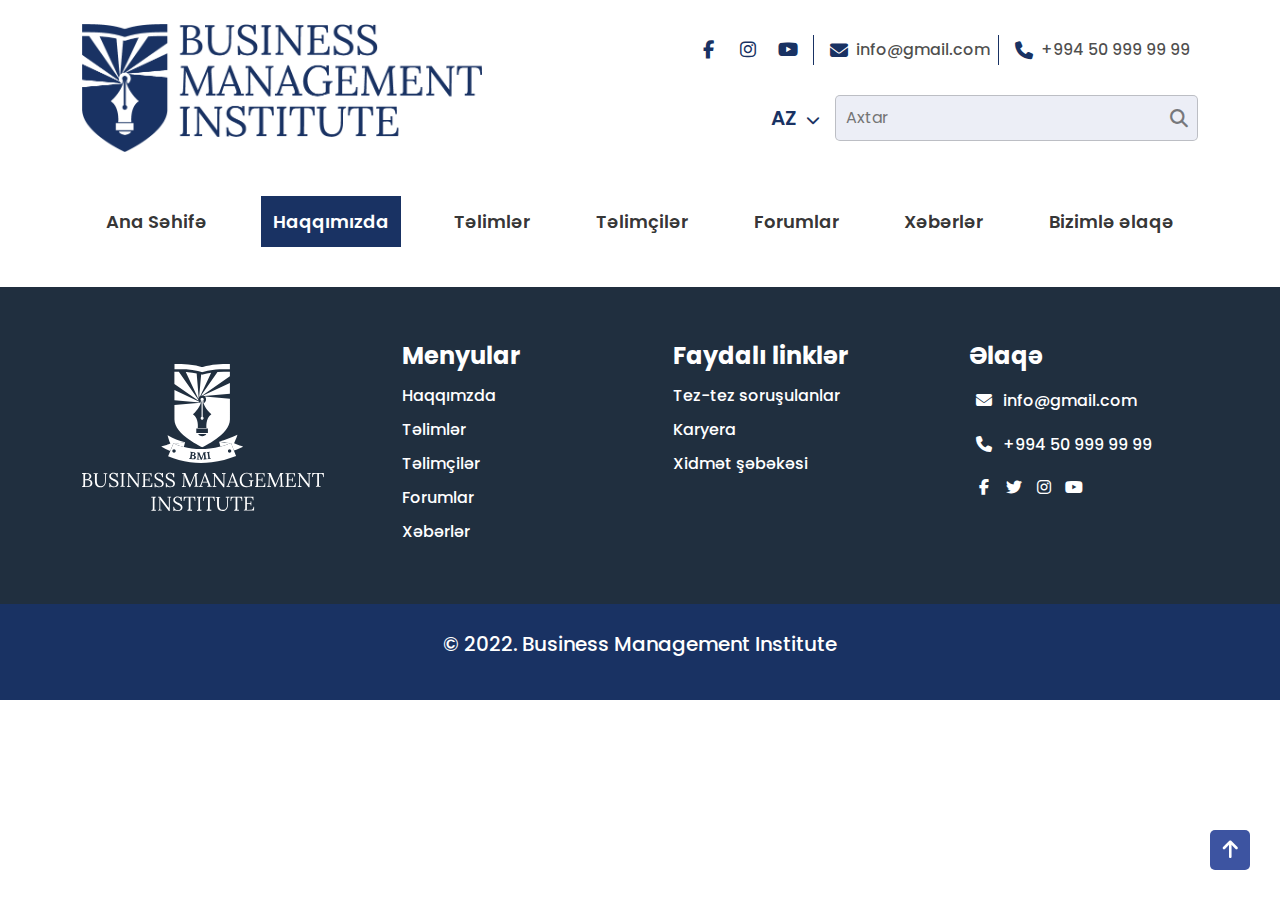
==== about.html @ 2cb2b729 "links-wrapper changed" ====
<!DOCTYPE html>
<html lang="en">

<head>
    <meta charset="UTF-8">
    <meta name="viewport" content="width=device-width, initial-scale=1.0">
    <title>BMI</title>
    <link rel="shortcut icon" href="./bmi-image/logo/2x/iconbig.png">
    <link rel="stylesheet" href="https://cdnjs.cloudflare.com/ajax/libs/font-awesome/6.4.0/css/all.min.css">
    <link href="https://cdn.jsdelivr.net/npm/bootstrap@5.3.0/dist/css/bootstrap.min.css" rel="stylesheet">
    <link rel="stylesheet" href="https://cdn.jsdelivr.net/npm/swiper@10/swiper-bundle.min.css" />
    <link rel="stylesheet" href="https://cdn.jsdelivr.net/npm/@fancyapps/ui@5.0/dist/fancybox/fancybox.css" />
    <link rel="stylesheet" href="project.css">

</head>

<body>
    <button class="page-scroll-button">
        <i class="fa-solid fa-arrow-up"></i>
    </button>

    <header>
        <div class="general-header">
            <div class="container">
                <div class="top-navbar">
                    <div class="top-navbar-left">
                        <a class="header-logo">
                            <img src="./bmi-image/logo/2x/verticalbig.png" alt="">
                        </a>
                    </div>
                    <div class="top-navbar-right d-none d-lg-flex">
                        <div class="icons-navbar">
                            <div class="social-icons">
                                <a href="">
                                    <i class="fa-brands fa-facebook-f"></i>
                                </a>

                                <a href="">
                                    <i class="fa-brands fa-instagram"></i>
                                </a>

                                <a href="">
                                    <i class="fa-brands fa-youtube"></i>
                                </a>
                            </div>

                            <div class="contact">
                                <a href="">
                                    <span>
                                        <i class="fa-solid fa-envelope"></i>
                                    </span>
                                    <span>info@gmail.com</span>
                                </a>
                            </div>

                            <div class="contact">
                                <a href="">
                                    <span> <i class="fa-solid fa-phone"></i>
                                    </span>

                                    <span>
                                        +994 50 999 99 99
                                    </span>
                                </a>
                            </div>
                        </div>

                        <div class="search-bottom">
                            <div class="lang-dropdown">
                                <div class="dropdown">
                                    <button class="dropdown-button" type="button" data-bs-toggle="dropdown">
                                        <span>AZ</span>
                                        <i class="fa-solid fa-chevron-down"> </i>
                                    </button>

                                    <ul class="dropdown-menu">
                                        <a class="dropdown-item" href="/">EN</a>
                                        <a class="dropdown-item" href="/">RU</a>
                                    </ul>
                                </div>
                            </div>


                            <div class="search-box">
                                <form action="/">
                                    <input type="text" placeholder="Axtar">
                                    <button>
                                        <i class="fa-solid fa-magnifying-glass"></i>
                                    </button>
                                </form>
                            </div>

                        </div>
                    </div>

                    <div class="mobile-right d-lg-none">
                        <button class="search-button d-lg-none" type="button" data-bs-toggle="offcanvas"
                            data-bs-target="#offcanvasTop"> <i class="fa-solid fa-magnifying-glass"></i>

                        </button>

                        <button class="menu-button d-lg-none" type="button" data-bs-toggle="offcanvas"
                            data-bs-target="#offcanvasRight"> <i class="fa-solid fa-bars"></i>
                        </button>
                    </div>

                </div>

                <div class="bottom-navbar d-none d-lg-flex">
                    <div class="container">
                        <div class="inner d-flex">
                            <div class="links-wrapper">
                                <a href="">Ana Səhifə</a>
                                <a class="active" href="">Haqqımızda</a>
                                <a href="">Təlimlər</a>
                                <a href="">Təlimçilər</a>
                                <a href="">Forumlar</a>
                                <a href="">Xəbərlər</a>
                                <a href="">Bizimlə əlaqə</a>
                            </div>
                        </div>
                    </div>
                </div>
            </div>
        </div>

        <div class="offcanvas offcanvas-end" tabindex="-1" id="offcanvasRight" aria-labelledby="offcanvasRightLabel">
            <div class="offcanvas-header">
                <a class="header-logo" href="">
                    <img src="./bmi-image/logo/white-logo/vertical.svg" alt="">
                </a>

                <button type="button" class="close-button" data-bs-dismiss="offcanvas">
                    <i class="fa-solid fa-xmark"></i>
                </button>
            </div>
            <div class="offcanvas-body">
                <div class="links-wrapper">
                    <a  href="">Ana Səhifə</a>
                    <a class="active" href="">Haqqımızda</a>
                    <a href="">Təlimlər</a>
                    <a href="">Təlimçilər</a>
                    <a href="">Forumlar</a>
                    <a href="">Xəbərlər</a>
                    <a href="">Bizimlə əlaqə</a>


                    <a class="collapsed" data-bs-toggle="collapse" href="#collapseExample" role="button"
                        aria-expanded="false">
                        AZ
                    </a>

                    <div class="collapse" id="collapseExample">
                        <div class="links-wrapper">
                            <a href="">EN</a>
                            <a href="">RU</a>
                        </div>
                    </div>
                </div>

                <div class="icons-wrapper">
                    <div class="contact-icons">
                        <a href="">
                            <span>
                                <i class="fa-solid fa-envelope"></i>
                            </span>
                            <span>
                                info@gmail.com
                            </span>
                        </a>

                        <a href="">
                            <span>
                                <i class="fa-solid fa-phone"></i>
                            </span>
                            <span>
                                +994 50 999 99 99
                            </span>
                        </a>
                    </div>

                    <div class="social-icons">
                        <a href="">
                            <i class="fa-brands fa-facebook-f"></i>
                        </a>

                        <a href="">
                            <i class="fa-brands fa-instagram"></i>
                        </a>

                        <a href="">
                            <i class="fa-brands fa-youtube"></i>
                        </a>
                    </div>
                </div>



            </div>
        </div>

        <div class="offcanvas offcanvas-top" tabindex="-1" id="offcanvasTop" aria-labelledby="offcanvasTopLabel">
            <div class="offcanvas-body">
                <div class="container">
                    <div class="row">
                        <div class="col-10">
                            <div class="search-input">
                                <input type="text" class="form-control" placeholder="Axtar">
                                <button><i class="fa-solid fa-magnifying-glass"></i></button>
                            </div>

                        </div>

                        <div class="col-2">
                            <button type="button" class="close-button" data-bs-dismiss="offcanvas">
                                <i class="fa-solid fa-xmark"></i>
                            </button>
                        </div>
                    </div>
                </div>
            </div>
        </div>
    </header>


    <footer>
        <div class="container">
            <div class="footer-top d-flex flex-column align-items-center flex-lg-row">
                <div class="footer-logo">
                    <a href="">
                        <img class="w-100" src="./bmi-image/logo/white-logo/text icon.svg" alt="">
                    </a>
                </div>

                <div class="row w-100">
                    <div class="col-12 col-md-4 d-flex justify-content-center">
                        <div class="footer-links d-flex flex-column align-items-center align-items-md-start">
                            <h4>Menyular</h4>
                            <a href="">Haqqımzda</a>
                            <a href="">Təlimlər</a>
                            <a href="">Təlimçilər</a>
                            <a href="">Forumlar</a>
                            <a href="">Xəbərlər</a>
                        </div>
                    </div>

                    <div class="col-12 col-md-4 d-flex justify-content-center">
                        <div class="footer-links d-flex flex-column align-items-center align-items-md-start">
                            <h4>Faydalı linklər</h4>
                            <a href="">Tez-tez soruşulanlar</a>
                            <a href="">Karyera</a>
                            <a href="">Xidmət şəbəkəsi</a>
                        </div>
                    </div>


                    <div class="col-12 col-md-4 d-flex justify-content-center">
                        <div class="footer-links d-flex flex-column align-items-center align-items-md-start">
                            <h4>Əlaqə</h4>
                            <div class="contact">
                                <a href="">
                                    <span>
                                        <i class="fa-solid fa-envelope"></i>
                                    </span>

                                    <span>info@gmail.com</span>
                                </a>
                            </div>

                            <div class="contact">
                                <a href="">
                                    <span>
                                        <i class="fa-solid fa-phone"></i>
                                    </span>

                                    <span>+994 50 999 99 99</span>
                                </a>
                            </div>

                            <div class="social-icons">
                                <a href="">
                                    <i class="fa-brands fa-facebook-f"></i>
                                </a>
                                <a href=""><i class="fa-brands fa-twitter"></i></a>
                                <a href=""><i class="fa-brands fa-instagram"></i></a>
                                <a href=""><i class="fa-brands fa-youtube"></i></a>
                            </div>
                        </div>
                    </div>
                </div>
            </div>
        </div>

        <div class="footer-bottom">
            <p>© 2022. Business Management Institute</p>
        </div>
    </footer>


    <script src="https://cdn.jsdelivr.net/npm/bootstrap@5.3.0/dist/js/bootstrap.bundle.min.js"></script>
    <script src="https://cdn.jsdelivr.net/npm/@fancyapps/ui@5.0/dist/fancybox/fancybox.umd.js"></script>
    <script src="https://cdn.jsdelivr.net/npm/swiper@10/swiper-bundle.min.js"></script>
    <script src="project.js"></script>
    <script src="swiper.js"></script>
</body>

</html>
---- project.css ----
@import url('https://fonts.googleapis.com/css2?family=Poppins:ital,wght@0,100;0,200;0,300;0,400;0,500;0,600;0,700;0,800;0,900;1,100;1,200;1,300;1,400;1,500;1,600;1,700;1,800;1,900&display=swap');

* {
    margin: 0;
    padding: 0;
    box-sizing: border-box;
}

a {
    text-decoration: none;
    transition: all 0.3s;
}

button {
    border: 0;
    outline: 0;
    background-color: transparent;
    transition: all 0.3s;
}

body {
    font-family: 'Poppins', sans-serif;
}

::-webkit-scrollbar {
    width: 5px;
}

/* Track */
::-webkit-scrollbar-track {
    background: #3D54A1;
}

/* Handle */
::-webkit-scrollbar-thumb {
    background: #193263;
    scroll-behavior: smooth;
}

.page-scroll-button{
    position: fixed;
    bottom: 0;
    right: 0;
    margin: 30px;
    width: 40px;
    height: 40px;
    display: flex;
    align-items: center;
    justify-content: center;
    background-color: #3D54A1;
    color: #fff;
    box-shadow: 0 0 10px #fff;
    border-radius: 5px;
    font-size: 20px;
    z-index: 999;
}

header {
    width: 100%;
    padding: 10px 0;
}

header .general-header {
    width: 100%;
    background-color: #fff;
}

header .general-header .top-navbar {
    width: 100%;
    display: flex;
    align-items: center;
    justify-content: space-between;
    padding: 10px 0;
}



header .top-navbar .header-logo {
    padding-right: 25px;
    display: flex;
    align-items: center;
    justify-content: center;
}

@media only screen and (max-width:992px) {
    header .top-navbar .header-logo {
        max-width: 180px;
    }

}

header .top-navbar .header-logo img {
    width: 100%;
    object-fit: contain;
    max-width: 400px;
}

header .top-navbar .top-navbar-right {
    display: flex;
    align-items: flex-end;
    justify-content: center;
    flex-direction: column;
}

header .top-navbar-right .icons-navbar {
    display: flex;
    align-items: center;
    justify-content: space-between;
    padding: 15px 0;
}

 .social-icons {
    display: flex;
    align-items: center;
    justify-content: center;
}

header .icons-navbar .social-icons {
    border-right: 1px solid #193263;
}

header .icons-navbar .social-icons a {
    color: #193263;
    width: 30px;
    height: 30px;
    display: flex;
    align-items: center;
    justify-content: center;
    border-radius: 5px;
    font-size: 18px;
    margin-right: 10px;
}

header .icons-navbar .contact {
    border-right: 1px solid #193263;
    align-self: stretch;
    padding: 0 8px;
    display: flex;
    justify-content: center;
    align-items: center;
}

header .icons-navbar .contact a {
    display: flex;
    align-items: center;
    justify-content: flex-start;
}

header .icons-navbar .contact a span:first-child {
    font-size: 18px;
    color: #193263;
    padding: 0 8px;
}

header .icons-navbar .contact a span:last-child {
    font-weight: 500;
    color: rgba(0, 0, 0, 0.7);
}

header .icons-navbar .contact:last-child {
    border-right: none;
}

header .top-navbar-right .search-bottom {
    display: flex;
    align-items: center;
    justify-content: flex-end;
    padding: 15px 0;
}

header .top-navbar-right .search-bottom .lang-dropdown {
    margin-right: 15px;
}

header .search-bottom .lang-dropdown .dropdown {
    position: relative;
}

header .search-bottom .dropdown-button span {
    padding: 0 5px;
    color: #193263;
    font-size: 20px;
    font-weight: 600;

}

header .search-bottom .dropdown-button i {
    font-size: 14px;
    color: #193263;
}

header .search-bottom .dropdown-menu {
    padding: 5px;
    min-width: auto;
}

header .search-bottom .dropdown-menu .dropdown-item {
    font-size: 18px;
    font-weight: 600;
    color: #193263;
    width: 100%;
    display: flex;
    justify-content: center;
    align-items: center;
    padding: 5px 15px;
}

header .search-bottom .dropdown-menu .dropdown-item:hover {
    color: #fff;
    background-color: #193263;
    transition: all .3s;
}

header .search-bottom .search-box {
    position: relative;
    min-width: 300px;
}

header .search-bottom .search-box input {
    width: 100%;
    background-color: #ECEEF6;
    border: 1px solid rgba(0, 0, 0, 0.2);
    padding: 10px;
    border-radius: 5px;
    outline: none;
    padding-right: 35px;
}

header .search-bottom .search-box button {
    position: absolute;
    top: 50%;
    transform: translateY(-50%);
    right: 0;
    margin-right: 10px;
    font-size: 18px;
    color: rgba(0, 0, 0, 0.5);
}

header .bottom-navbar {
    width: 100%;
    padding: 30px 0;
    background-color: #fff;
}

header .bottom-navbar .links-wrapper {
    width: 100%;
    display: flex;
    justify-content: space-between;
    align-items: center;
}

header .bottom-navbar .links-wrapper a {
    text-align: center;
    padding: 12px;
    font-weight: 600;
    font-size: 18px;
    color: rgba(0, 0, 0, 0.8);
}

header .bottom-navbar .links-wrapper a:hover {
    color: #fff;
    background-color: #193263;
}

header .bottom-navbar .links-wrapper a.active {
    color: #fff;
    background-color: #193263;

}


header .menu-button {
    font-size: 20px;
    color: #193263;
}

header .close-button {
    width: 35px;
    height: 35px;
    border: 2px solid #193263;
    border-radius: 50%;
    border-color: #fff;
    display: flex;
    align-items: center;
    justify-content: center;
}

header .close-button i {
    font-size: 24px;
    color: #fff;
}

header .offcanvas-header .header-logo {
    display: flex;
    align-items: center;
    justify-content: center;
    padding-right: 25px;
}

header .offcanvas-end {
    background-color: #193263;
}

header .offcanvas-header .header-logo img {
    max-width: 200px;
    width: 100%;
    object-fit: contain;
}

header .offcanvas-body .links-wrapper {
    display: flex;
    flex-direction: column;
    justify-content: center;
    align-items: flex-start;
    padding: 10px 0;
}

header .offcanvas-body .links-wrapper a.active {
    color: #193263;
    background-color: #fff;
}

header .offcanvas-body .links-wrapper a {
    font-size: 18px;
    font-weight: 500;
    padding: 8px 15px;
    margin: 3px 0;
    min-width: 180px;
    color: #fff;

}

header .offcanvas-body .links-wrapper a:hover {
    color: #193263;
    background-color: #fff;
}

header .offcanvas-body .icons-wrapper {
    display: flex;
    align-items: flex-start;
    justify-content: center;
    flex-direction: column;
    width: 100%;
}

header .offcanvas-body .icons-wrapper .contact-icons {
    display: flex;
    align-items: flex-start;
    justify-content: center;
    flex-direction: column;

}

header .offcanvas-body .icons-wrapper .contact-icons a {
    display: flex;
    align-items: center;
    justify-content: flex-start;
    margin-bottom: 20px;
}

header .offcanvas-body .contact-icons a span:first-child {
    width: 40px;
    height: 40px;
    border-radius: 50%;
    display: flex;
    justify-content: center;
    align-items: center;
    background-color: #fff;
    color: #193263;
    font-size: 20px;
    margin-right: 10px;
}

header .offcanvas-body .contact-icons a span:last-child {
    color: #fff;
    font-weight: 600;

}

header .offcanvas-body .social-icons {
    display: flex;
    align-items: center;
    justify-content: center;
    margin: 10px 0;
}

header .offcanvas-body .social-icons a {
    color: #fff;
    font-size: 20px;
    width: 30px;
    height: 30px;
    display: flex;
    align-items: center;
    justify-content: center;
    border-radius: 5px;
    margin-right: 10px;
}

header .search-button {
    font-size: 20px;
    color: #193263;
    margin-right: 10px;
}

header .offcanvas-top {
    background-color: #fff;
}

header .offcanvas-top .container {
    width: 100%;
    height: 100%;
    display: flex;
    justify-content: center;
    align-items: center;
    padding: 15px;
}

header .offcanvas-top .row {
    width: 100%;
}

header .offcanvas-top .col-10 {
    display: flex;
    align-items: center;
    justify-content: center;
}

header .offcanvas-top .col-10 .search-input {
    position: relative;
    width: 100%;
    border-radius: 10px;
    display: flex;
    justify-content: center;
    align-items: center;
}

header .offcanvas-top .search-input input {
    padding: 12px 15px;
    padding-right: 45px;
    width: 100%;
}

header .offcanvas-top .search-input .form-control {
    caret-color: #193263;
    color: #202f3f;
    font-weight: 500;
    display: block;
    font-size: 16px;
    line-height: 1.5;
    background-color: #fff;
    border: 1px solid #ced4da;
    border-radius: 0.375rem;
    color: #3D54A1;

}

header .offcanvas-top .form-control::placeholder {
    color: #193263;
    font-weight: bolder;
}

header .offcanvas-top .search-input button {
    position: absolute;
    top: 50%;
    right: 0;
    transform: translateY(-50%);
    margin: 0 10px;
}

header .offcanvas-top .search-input button i {
    font-size: 20px;
    color: #193263;
}

header .offcanvas-top .col-2 {
    display: flex;
    justify-content: flex-end;
    align-items: center;
    padding: 0;
}

header .offcanvas-top .close-button {
    width: 35px;
    height: 35px;
    border: 2px solid #193263;
    border-radius: 50%;
}

header .offcanvas-top .close-button i {
    font-size: 20px;
    color: #193263;
}

header .offcanvas-top .search-input input:focus {
    border-color: #193263;
    box-shadow: 0 0 5px #b5bddb;


}

.swiper {
    width: 100%;
}

.swiper-slide {
    display: flex;
    align-items: center;
    justify-content: center;
}

section {
    width: 100%;
    margin-bottom: 40px;
}

section.banner {
    position: relative;
    min-height: 70vh;
}

section.banner .banner-swiper {
    position: absolute;
    width: 100%;
    height: 100%;
    top: 0;
    left: 0;
    z-index: -1;
}

section.banner .swiper-slide img {
    width: 100%;
    height: 100%;
    object-fit: cover;
}


section.banner .content {
    display: flex;
    align-items: center;
    justify-content: center;
    width: 100%;
    height: 100%;
    background-color: rgba(0, 0, 0, 0.5);
    position: absolute;
    top: 0;
    left: 0;


}

@media only screen and (min-width:768px) {
    section.banner .content {
        padding: 100px 0;
    }

}

section .container {
    display: flex;
    align-items: center;
    justify-content: center;
    flex-direction: column;
}

section.banner .content .content-wrapper {
    display: flex;
    align-items: center;
    flex-direction: column;
    justify-content: center;
    width: 100%;
}

@media only screen and (min-width:768px) {
    section.banner .content .content-wrapper {
        flex-direction: row;
        justify-content: space-between;
    }

}

section.banner .content-wrapper .content-left {
    display: flex;
    align-items: center;
    flex-direction: column;
    align-items: center;
}

@media only screen and (min-width:768px) {
    section.banner .content-wrapper .content-left {
        align-items: flex-start;
        padding-right: 20px;
        margin-bottom: 0;

    }
}

@media only screen and (min-width:768px) {
    section.banner .content-left h1 {
        text-align: start;
    }
}

@media only screen and (max-width:768px) {
    section.banner .content-left h1 {
        text-align: center;
    }
}

section.banner .content-left h1 {
    color: #fff;
    font-weight: 600;
    text-transform: uppercase;

}

section.banner .content-left .banner-button {
    border: 2px solid #fff;
    display: flex;
    align-items: center;
    justify-content: center;
    font-weight: 600;
    border-radius: 5px;
    margin: 10px 0;
    min-width: 150px;
    padding: 10px;
    color: #fff;
}

@media only screen and (min-width:768px) {
    section.banner .content-left .banner-button {
        width: 100%;
        max-width: 220px;
        font-size: 22px;
    }
}

section.banner .content-left .banner-button:hover {
    background-color: #fff;
    color: #000;
}


section.banner .content-right {
    display: flex;
    align-items: center;
    justify-content: center;
    margin-top: 15px;
}

.video-wrapper {
    position: relative;
    max-width: 700px;
    width: 100%;
}



.video-poster {
    display: flex;
    justify-content: center;
    align-items: center;
    border-radius: 5px;
    width: 100%;
}

.video-poster img {
    width: 100%;
    min-height: 200px;
    object-fit: cover;
    border-radius: 5px;
}

.hover {
    position: absolute;
    top: 0;
    left: 0;
    width: 100%;
    height: 100%;
    background-color: rgba(0, 0, 0, 0.4);
    display: flex;
    justify-content: center;
    align-items: center;
    border-radius: 5px;

}

.play-button {
    width: 55px;
    height: 55px;
    display: flex;
    align-items: center;
    justify-content: center;
    border-radius: 50%;
    border: 2px solid #fff;
}

.play-button i {
    color: #fff;
    font-size: 18px;
}



section.counter .counters-wrapper {
    display: flex;
    align-items: center;
    justify-content: center;
    flex-direction: column;
    width: 100%;

}



@media only screen and (min-width:576px) {
    section.counter .counters-wrapper {
        flex-direction: row;
        flex-wrap: wrap;
        justify-content: space-evenly;
    }
}

section.counter .counters-wrapper .item {
    display: flex;
    align-items: center;
    justify-content: center;
    flex-direction: column;
    padding: 20px;
}

@media only screen and (min-width:576px) {
    section.counter .counters-wrapper .item {
        min-width: 220px;
        max-width: 240px;
    }
}

section.counter .counters-wrapper .item .image {
    width: 100px;
    height: 100px;
    border-radius: 50%;
    display: flex;
    align-items: center;
    justify-content: center;
    background-color: #f2f2f2;
}

section.counter .counters-wrapper .item .name {
    max-width: 240px;
    min-height: 70px;
    padding: 15px 0;
}

section.counter .counters-wrapper .item .name p {
    font-weight: 500;
    font-size: 18px;
    text-align: center;
}

section.counter .counters-wrapper .item .counter-span {
    font-size: 34px;
    font-weight: 700;
    color: #193263;
    display: flex;
    align-self: center;
    justify-content: center;

}

section.why-us .content {
    width: 100%;
    display: flex;
    align-items: flex-start;
    justify-content: center;
    flex-direction: column;
}

section.why-us .content h1 {
    padding: 10px 15px;
    margin-bottom: 20px;
    border-left: 5px solid #193263;
    text-transform: uppercase
}

section.why-us .small-images {
    width: 100%;
    display: flex;
    align-items: center;
    justify-content: center;
    flex-direction: column;
    padding: 20px 0;
}

@media only screen and (min-width:768px) {
    section.why-us .small-images {
        flex-direction: row;
        margin-bottom: 40px;
    }
}

@media only screen and (min-width:1200px) {
    section.why-us .small-images {
        justify-content: flex-start;
    }
}

section.why-us .small-images .item {
    display: flex;
    align-items: center;
    justify-content: center;
    margin-bottom: 10px;
}

@media only screen and (min-width:768px) {
    section.why-us .small-images .item {
        margin-right: 15px;
    }
}

section.why-us .item img {
    margin-right: 10px;
    width: 80px;
    height: 50px;
    object-fit: contain;
}

section.why-us .item .label {
    display: flex;
    flex-direction: column;
    align-items: flex-start;
    justify-content: center;
}

section.why-us .item .label span {
    padding: 5px 0;
    font-weight: 500;
}

.col-center {
    display: flex;
    align-items: center;
    justify-content: center;
}


.section-header {
    display: flex;
    align-items: center;
    justify-content: center;
    width: 100%;
    max-width: 800px;
    padding: 15px;
    margin-bottom: 15px;
}

.section-header .blue-line {
    width: 40px;
    height: 4px;
    background-color: #193263;
}

@media only screen and (min-width:768px) {
    .section-header .blue-line {
        width: 70px;
    }
}

.section-header span {
    font-weight: 600;
    text-align: center;
    padding: 0 10px;
    color: rgba(0, 0, 0, 0.8);
    font-size: 18px;
    text-transform: uppercase;

}

@media only screen and (min-width:576px) {
    .section-header span {
        font-size: 22px;
    }
}

@media only screen and (min-width:768px) {
    .section-header span {
        font-size: 26px;
    }
}

@media only screen and (min-width:992px) {
    .section-header span {
        font-size: 30px;
    }
}

section.trainers .trainer-card {
    display: flex;
    align-items: center;
    justify-content: center;
    flex-direction: column;
    width: 100%;
    max-width: 300px;
    margin: 5px;

}

section.trainers .trainer-card .trainer-image {
    width: 100%;
    position: relative;
    display: flex;
    align-items: center;
    justify-content: center;

}

section.trainers .trainer-card .trainer-image img {
    width: 100%;
    object-fit: contain;
    max-width: 300px;
    min-height: 250px;
}


.trainer-card .linear-bg {
    position: absolute;
    top: 0;
    left: 0;
    width: 100%;
    height: 0;
    background: linear-gradient(to bottom, rgba(61, 84, 161, 0.9), rgba(61, 84, 161, 0.1));
    transition: all 0.5s;
}

.trainer-card:hover .linear-bg {
    height: 100%;
}

section.trainers .trainer-card .trainer-icons {
    transform: translateY(50%);
    display: flex;
    justify-content: center;
    align-items: center;
}


section.trainers .trainer-card .trainer-icon {
    display: flex;
    justify-content: center;
    align-items: center;
    width: 40px;
    height: 40px;
    border-radius: 5px;
    background-color: #193263;
    color: #fff;
    font-size: 18px;
    margin-right: 5px;

}

section.trainers .trainer-card .share-button {
    position: absolute;
    right: 10px;
    top: 100px;
}

section.trainers .trainer-card .hide-icon {
    position: absolute;
    display: flex;
    top: 100px;
    right: 60px;
    animation: linear alternate;
    animation-name: hideicon;
    animation-duration: 0.3s;

}

@keyframes hideicon {
    0% {
        transform: translateX(-100px);
    }

    100% {
        transform: translateX(0);
    }
}

section.trainers .trainer-card .share-button img {
    width: 20px;
    height: 20px;
    min-height: 20px;
}

.trainer-card .trainer-info {
    margin-top: 30px;
    width: 100%;
    padding: 10px;
    display: flex;
    flex-direction: column;
    justify-content: center;
    align-items: flex-start;
}

.trainer-card .trainer-info .name {
    font-size: 20px;
    font-weight: 600;
    color: rgba(0, 0, 0, 0.9);
    margin-bottom: 6px;

}

.trainer-card:hover .trainer-info {
    box-shadow: 0 0 5px #193263;
    transition: all 0.4s;
}

section.events .row {
    width: 100%;
}

section.events .row .col-12 {
    margin-bottom: 25px;
}

section.events .event-card {
    width: 100%;
    max-width: 380px;
    min-height: 200px;
    max-height: 330px;
    position: relative;
}

section.events .event-card .poster {
    width: 100%;
    height: 100%;
    min-height: 200px;
    object-fit: cover;
}

section.events .event-card .hover-div {
    position: absolute;
    top: 0;
    left: 0;
    width: 100%;
    height: 100%;
    background-color: rgba(0, 0, 0, 0.6);
    display: flex;
    align-items: center;
    justify-content: center;
}

section.events .event-card .event-button {
    min-width: 150px;
    padding: 15px;
    border: 1px solid #fff;
    border-radius: 5px;
    display: flex;
    align-items: center;
    justify-content: center;
    font-size: 18px;
    font-weight: 600;
    color: #fff;
    opacity: 0;
}

@keyframes event {
    0% {
        transform: translateY(-100px);

    }

    100% {
        transform: translateY(0);

    }
}

section.events .event-card:hover .event-button {
    opacity: 1;
    animation: linear alternate;
    animation-name: event;
    animation-duration: 0.2s;

}


section.events .event-card .logo {
    position: absolute;
    left: 50%;
    transform: translateX(-50%);
    max-width: 150px;
    bottom: 20px;
    object-fit: contain;
}

/* section.events .event-button::after {
    content: '';
    position: absolute;
    top: 0;
    left: 0;
    width: 100%;
    height: 100%;
    border-radius: 10px;
    border: 1px solid #193263;
    transform: scale(1.3);
    opacity: 0;
    transition: all 0.3s;

}

section.events .event-button:hover::after {
    transform: scale(1);
    opacity: 1;
}

section.events .event-button:hover{
    color:#193263;
    transition: all 0.3s;
    background-color: #fff;
} */


section.news .news-card {
    width: 100%;
    max-width: 370px;
    display: flex;
    align-items: center;
    justify-content: center;
    flex-direction: column;
    padding: 15px;
    margin: 5px;
    border-radius: 5px;
}

section.news .news-card .image {
    width: 100%;
    display: flex;
    align-items: center;
    justify-content: center;
}

section.news .news-card .image img {
    width: 100%;
    min-height: 200px;
    max-height: 270px;
    object-fit: cover;
}

section.news .content {
    width: 100%;
    display: flex;
    flex-direction: column;
    justify-content: center;
    align-items: flex-start;
    margin-top: 10px;
}

section.news .content span.header {
    font-size: 20px;
    font-weight: 600;
    margin-bottom: 15px;
}

section.news .content .news-button {
    display: flex;
    align-items: center;
    justify-content: center;
    color: #193263;
    border: 2px solid #193263;
    font-size: 18px;
    font-weight: 600;
    padding: 10px;
    min-width: 160px;
    margin: 10px 0 10px;
    border-radius: 5px;
}

section.news .news-card:hover {
    box-shadow: 0 0 5px #193263;
    transition: all .2s;
}

section.trainings {
    display: flex;
    flex-direction: column;
    align-items: center;
    justify-content: center;
    width: 100%;
}

section.trainings .trainings-wrapper {
    background-color: #193263;
    padding: 30px 20px;
    width: 100%;
    display: flex;
    align-items: center;
    justify-content: center;
    flex-direction: column;

}

section.trainings .trainings-card {
    position: relative;
    width: 100%;
    min-width: 150px;
    max-width: 220px;
    min-height: 300px;
    border-radius: 10px;
    display: flex;
    align-items: center;
    flex-direction: row;
}

section.trainings .trainings-card .card-bg {
    position: absolute;
    width: 100%;
    height: 100%;
    top: 0;
    left: 0;

}

section.trainings .card-bg img {
    width: 100%;
    height: 100%;
    object-fit: cover;
    border-radius: 10px;
}

section.trainings .card-bg .black-hover {
    position: absolute;
    width: 100%;
    height: 100%;
    top: 0;
    left: 0;
    background-color: rgba(0, 0, 0, 0.6);
    border-radius: 10px;
}

section.trainings .trainings-card .content {
    position: absolute;
    top: 0;
    left: 0;
    width: 100%;
    height: 100%;
    display: flex;
    align-items: center;
    justify-content: space-between;
    flex-direction: column;
    padding: 15px 12px;
}

section.trainings .content .header {
    width: 100%;
    display: flex;
    align-items: flex-start;
    justify-content: center;
    flex-direction: column;
}

section.trainings .header .badge {
    background-color: #d8353a;
    border-radius: 5px;
    padding: 8px 13px;
    padding-right: 18px;
    display: flex;
    align-items: center;
    justify-content: center;
    margin-bottom: 15px;

}

section.trainings .header .blue-badge {
    background-color: #193263;
}

section.trainings .header .blue-badge span.offline {
    color: #fff;

}

section.trainings .badge img {
    margin-right: 7px;
}

section.trainings .blue-badge img {
    margin-right: 7px;
}

section.trainings .header span.name {
    font-size: 18px;
    color: #fff;
    font-weight: 600;
    position: relative;
}

section.trainings .header span.name::after {
    content: '';
    position: absolute;
    top: 60px;
    left: 0;
    bottom: -10px;
    width: 70px;
    height: 4px;
    background-color: #d8353a;
}

section.trainings .header span.type {
    color: #fff;
    font-weight: 500;
    margin-top: 25px;
}

section.trainings .footer {
    width: 100%;
    display: flex;
    justify-content: space-between;
    align-items: center;
}

section.trainings .footer button {
    display: flex;
    align-items: center;
    justify-content: center;
    width: 100%;
    min-width: 80px;
    padding: 10px;
    font-weight: 500;
    color: #fff;
    border-radius: 5px;
    border: 2px solid transparent;
    font-size: 14px;
}

section.trainings .footer button.details {
    background-color: #193263;
    margin-right: 10px;
    font-size: 16px;
}

section.trainings .footer button.register {
    border-color: #fff;
    background-color: transparent;
}

section.trainings .trainings-card.offline .badge .online-icon,
section.trainings .trainings-card.offline .badge .online {
    display: none;
}

section.trainings .trainings-card .badge .offline-icon,
section.trainings .trainings-card .badge .offline {
    display: none;
}

section.trainings .trainings-card.offline .badge {
    background-color: #193263;
}

section.trainings .trainings-card.offline .badge .online-icon,
section.trainings .trainings-card.offline .badge .online {
    display: none;
}

section.trainings .trainings-card.offline .badge .offline-icon,
section.trainings .trainings-card.offline .badge .offline {
    display: inline-block;
}

section.trainings .trainings-card.offline span.name::after {
    content: '';
    position: absolute;
    top: 60px;
    left: 0;
    bottom: -10px;
    width: 70px;
    height: 4px;
    background-color: #193263;
}

section.trainings .swiper-slide .category-card {
    width: 100%;
    max-width: 1100px;
    margin-top: 30px;
}

section.trainings .swiper-slide .category-card .image {
    display: flex;
    justify-content: center;
    align-items: center;
    width: 100%;
    border-radius: 10px;
    margin-bottom: 25px;
}

@media only screen and (min-width:992px) {
    section.trainings .swiper-slide .category-card .image {
        margin-bottom: 0;
        height: 100%;

    }
}

section.trainings .swiper-slide .category-card .image img {
    width: 100%;
    height: 100%;
    object-fit: cover;
    min-height: 200px;
    border-radius: 10px;
}


section.trainings .category-card .content {
    width: 100%;
    display: flex;
    justify-content: center;
    align-items: flex-start;
    flex-direction: column;
    max-width: 700px;
    padding: 0 15px;
}


@media only screen and (min-width:576px) {
    section.trainings .category-card .content {
        display: flex;
        justify-content: center;
        align-items: flex-start;
        flex-direction: column;
        padding: 0 35px;

    }
}

section.trainings .content .badge {
    background-color: #d8353a;
    display: flex;
    align-items: center;
    justify-content: center;
    border-radius: 5px;
    padding: 10px 15px;
    padding-right: 20px;
    margin-bottom: 20px;
}

section.trainings .category-card.offline .badge .online-icon,
section.trainings .category-card.offline .badge .online {
    display: none;
}

section.trainings .category-card .badge .offline-icon,
section.trainings .category-card .badge .offline {
    display: none;
}

section.trainings .category-card.offline .badge {
    background-color: #3D54A1;
}

section.trainings .category-card.offline .badge .online-icon,
section.trainings .category-card.offline .badge .online {
    display: none;
}

section.trainings .category-card.offline .badge .offline-icon,
section.trainings .category-card.offline .badge .offline {
    display: inline-block;
}

section.trainings .content .header {
    color: #fff;
    font-size: 20px;
    font-weight: 600;
    position: relative;
    text-align: center;
}

@media only screen and (min-width:576px) {
    section.trainings .content .header {
        text-align: start;
    }
}

section.trainings .category-card .content .header::after {
    content: '';
    left: 0;
    bottom: -10px;
    width: 100%;
    height: 100%;
    height: 4px;
    background-color: #fff;
}

@media only screen and (min-width:576px) {
    section.trainings .category-card .content .header::after {
        width: 70px;
    }
}

section.trainings .content .training-name {
    color: #fff;
    font-size: 18px;
    font-weight: 600;
    margin-top: 25px;
    margin-bottom: 15px;
    text-align: center;
}

@media only screen and (min-width:576px) {
    section.trainings .content .training-name {
        text-align: start;
    }
}

section.trainings .content .training-text {
    color: #fff;
    margin-bottom: 20px;
    text-align: center;

}

@media only screen and (min-width:576px) {
    section.trainings .content .training-text {
        text-align: start;
    }
}


section.trainings .content .training-buttons {
    display: flex;
    align-items: center;
    justify-content: center;
    flex-direction: column;
    width: 100%;
}

@media only screen and (min-width:576px) {
    section.trainings .content .training-buttons {
        flex-direction: row;
    }
}

section.trainings .training-buttons a {
    display: flex;
    align-items: center;
    justify-content: center;
    width: 100%;
    max-width: 300px;
    padding: 15px;
    font-size: 18px;
    font-weight: 600;
    color: #fff;
    border-radius: 5px;
    border: 2px solid transparent;

}

section.trainings .training-buttons a.details {
    background-color: #3D54A1;
    margin-bottom: 15px;

}

@media only screen and (min-width:576px) {
    section.trainings .training-buttons a.details {
        background-color: #3D54A1;
        margin-bottom: 0;
        margin-right: 15px;
    }
}

section.trainings .training-buttons a.register {
    border-color: #fff;
    background-color: transparent;
}

.trainings-swiper{
    padding-bottom: 60px;
}
.swiper-pagination {
    bottom: 10px;
}

.swiper-pagination-bullet {
    min-width: 10px;
    min-height: 10px;
    border-radius: 50%;
    display: inline-block;
    background-color: #ECEEF6;
    opacity: 0.5;
}

.swiper-pagination-bullet-active {
    opacity: 1;
}



section.gallery .gallery-buttons {
    display: flex;
    align-items: center;
    justify-content: center;
    flex-direction: column;
    width: 100%;
}

@media only screen and (min-width:576px) {
    section.gallery .gallery-buttons {
        flex-direction: row;

    }
}

section.gallery .gallery-buttons button {
    padding: 15px;
    min-width: 150px;
    width: 100%;
    max-width: 250px;
    font-size: 20px;
    font-weight: 600;
    border: 2px solid #193263;
    border-radius: 10px;
    margin-bottom: 10px;
    color: #193263;
}

@media only screen and (min-width:576px) {
    section.gallery .gallery-buttons button {
        margin-bottom: 0;
        margin-right: 15px;
    }
}

section.gallery .gallery-buttons button.active {
    color: #fff;
    background-color: #193263;
}

section.gallery .gallery-wrapper.active {
    display: flex;
}

section.gallery .gallery-wrapper {
    width: 100%;
    display: flex;
    justify-content: center;
    align-items: center;
    margin: 30px 0;

}

section.gallery .row {
    width: 100%;
}

section.gallery .foto-row .col-12 {
    padding: 0;
}

section.gallery .col-12 .image {
    width: 100%;
    height: 100%;
    min-height: 200px;
    max-height: 330px;
    position: relative;
}

section.gallery .col-12 .image img {
    width: 100%;
    height: 100%;
    min-height: 200px;
    max-height: 330px;
    object-fit: cover;
}

section.gallery .col-12 .hover-div {
    position: absolute;
    top: 0;
    left: 0;
    width: 100%;
    height: 100%;
    background-color: rgba(0, 0, 0, 0.4);
    display: flex;
    align-items: center;
    justify-content: center;
}

section.gallery .hover-div .foto-button {
    padding: 15px;
    min-width: 150px;
    border: 2px solid #fff;
    border-radius: 5px;
    display: flex;
    align-items: center;
    justify-content: center;
    font-size: 18px;
    font-weight: 600;
    color: #fff;
    opacity: 0;

}

@keyframes gallery-foto {

    0% {
        transform: translateY(-100px);

    }

    100% {
        transform: translateY(0);

    }
}

section.gallery .image:hover .foto-button {
    opacity: 1;
    animation: linear alternate;
    animation-name: gallery-foto;
    animation-duration: 0.2s;

}

section.gallery .video-row .col-12 {
    display: flex;
    align-items: center;
    justify-content: center;
    margin-bottom: 30px;
}


section.gallery .video-row .video {
    width: 100%;
    max-width: 350px;
    min-height: 200px;
    position: relative;
}

section.gallery .col-12 .video img {
    width: 100%;
    height: 100%;
    min-height: 200px;
    max-height: 330px;
    object-fit: cover;
}

section.gallery .video-button {
    width: 55px;
    height: 55px;
    display: flex;
    justify-content: center;
    align-items: center;
    border-radius: 50%;
    border: 2px solid #fff;
    color: #fff;
}

section.clients .swiper-slide img {
    width: 170px;
    height: 150px;
    object-fit: contain;
}

section.partners .partners-container {
    width: 100%;
    padding: 20px 0;
    background-color: #f8f8f8;
}

.swiper-button-next,
.swiper-button-prev {
    color: #000;
    font-weight: 600;
    border-radius: 50%;
    background-color: #f8f8f8;
    position: absolute;
    width: 30px;
    height: 30px;
    z-index: 10;
    display: flex;
    align-items: center;
    justify-content: center;
    background: #ECEEF6;
    top: 60%;
}

.swiper-button-next::after,
.swiper-button-prev::after {
    font-size: 12px;
    color: #193263;
}

.swiper-button-next {
    right: 0;
}

.swiper-button-prev {
    left: 0;
}

section.form {
    background-color: #ECEEF6;
    padding: 30px 0;
    margin-bottom: 0;
}

section.form .form-general {
    width: 100%;
    display: flex;
    flex-direction: column;
    align-items: center;
    justify-content: center;
}

section.form .form-general .row {
    width: 100%;

}

section.form .form-general .form-item {
    width: 100%;
    display: flex;
    align-items: flex-start;
    justify-content: center;
    flex-direction: column;
    margin-bottom: 25px;

}

section.form .form-item label {
    padding: 5px 8px;
}

section.form .form-select {
    display: block;
    width: 100%;
    font-size: 1rem;
    font-weight: 400;
    line-height: 1.5;
    color: #212529;
    box-shadow: none;
    border-color: #212529;
    padding: 12px;
}

section.form .form-control {
    display: block;
    font-size: 1rem;
    line-height: 1.5;
    background-color: #fff;
    border: 1px solid #ced4da;
    border-radius: 0.375rem;
    box-shadow: none;
    caret-color: #193263;
    color: #193263;
    font-weight: 500;
    padding: 12px;
    width: 100%;

}

section.form .form-submit-button {
    padding: 15px 5px;
    margin: 15px 0;
    color: #fff;
    background-color: #193263;
    border-radius: 5px;
    font-size: 18px;
    font-weight: 600;
    min-width: 200px;
    max-width: 300px;
    width: 100%;
}

section.form .form-control:focus {
    border-color: #193263;
}

footer{
    background-color: #202f3f;
}

footer .footer-top{
    padding: 40px 0;
}

footer .footer-logo{
    display: flex;
    align-items: center;
    justify-content: center;
    margin-bottom: 15px;
}

footer .footer-logo img{
    object-fit: contain;
    color: #fff;
}

footer .footer-links{
    padding: 15px 0;
}

footer .footer-links h4{
    color: #fff;
    font-weight: 700
}

footer .footer-links a{
    color: #fff;
    font-weight: 500;
    margin: 5px 0;
    font-size: 16px;
    position: relative;
}

footer .contact{
    padding: 10px 0;
}

footer .contact a span:first-child{
    padding: 0 7px;
}

footer  .social-icons a {
    width: 30px;
    height: 30px;
    display: flex;
    align-items: center;
    justify-content: center;
    border-radius: 5px;
}

 footer .footer-links a::after{
    content: '';
    position: absolute;
    left: 0;
    bottom: -10%;
    width: 100%;
    height: 1px;
    transition: all .3s;
    transform: scaleX(0);
    background-color: transparent;
}
footer .footer-links a:hover::after{
    background-color: #fff;
    transform: scaleX(1);
}

footer .footer-bottom{
    width: 100%;
    padding: 25px 10px;
    display: flex;
    align-items: center;
    justify-content: center;
    background-color: #193263;
    color: #fff;
    font-size: 20px;
    text-align: center;
    font-weight: 500;
}
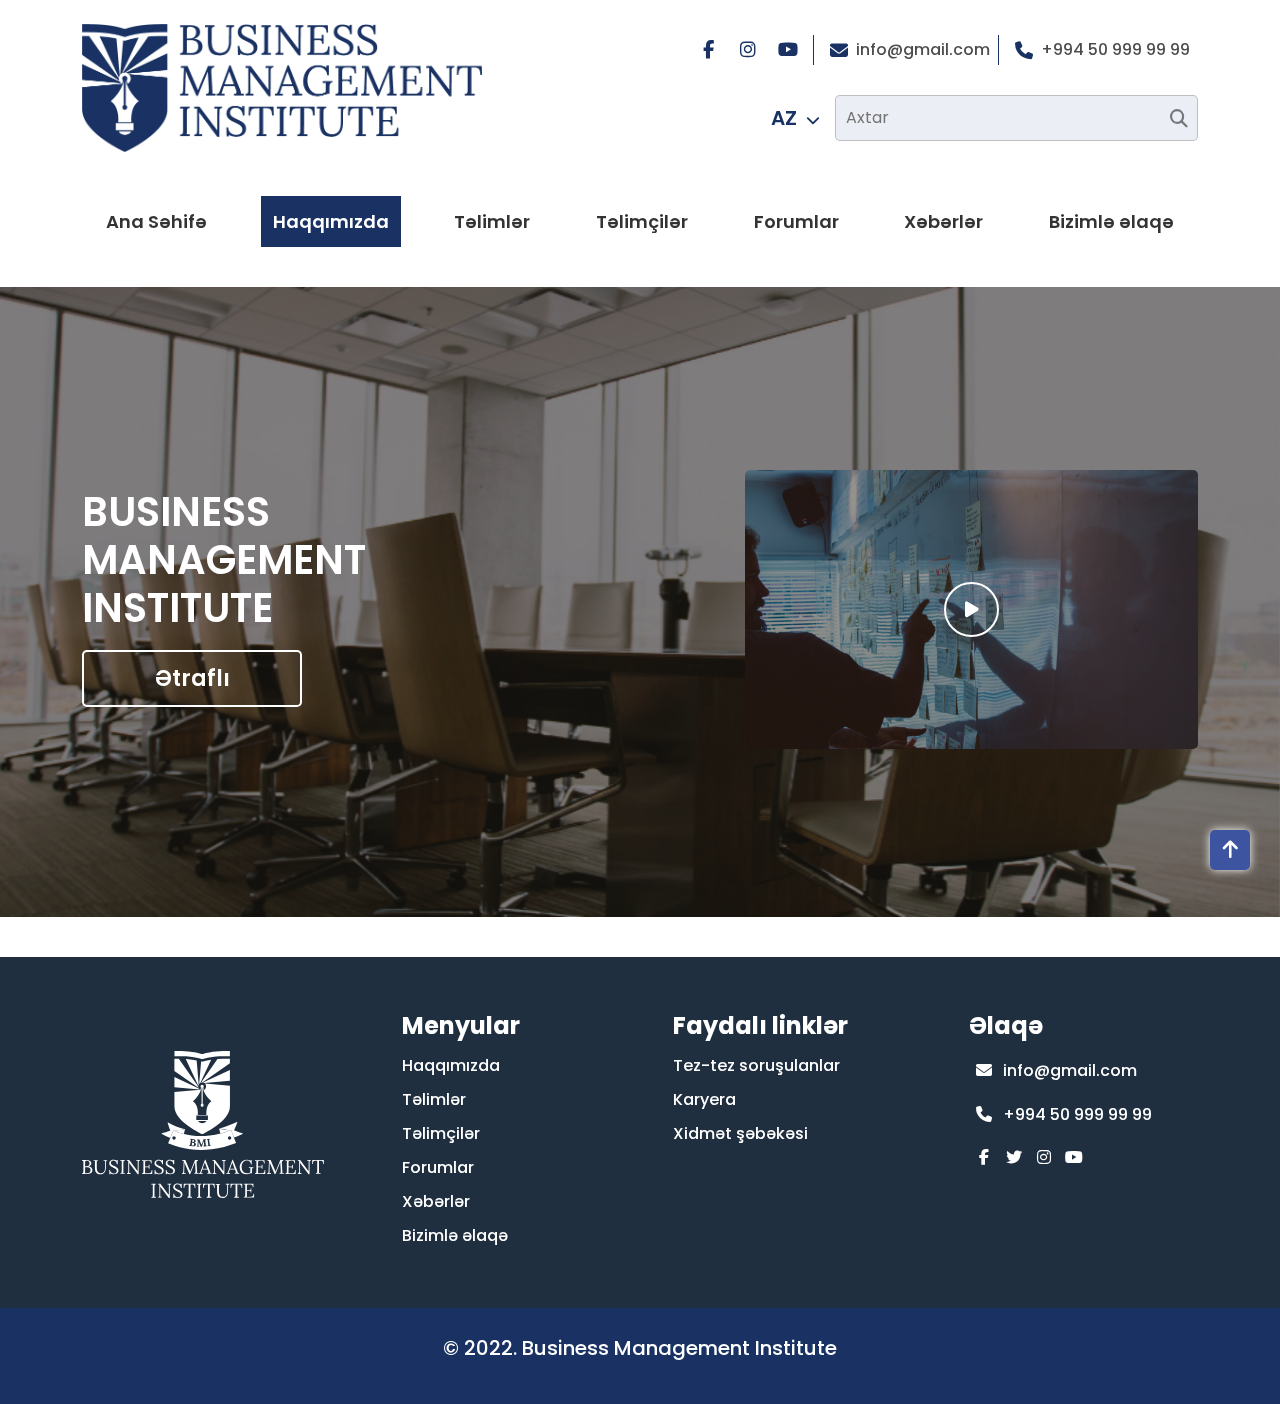
==== commit 12a465ed: "index.html bitdi" ====
--- a/about.html
+++ b/about.html
@@ -110,13 +110,13 @@
                     <div class="container">
                         <div class="inner d-flex">
                             <div class="links-wrapper">
-                                <a href="">Ana Səhifə</a>
+                                <a href="index.html">Ana Səhifə</a>
                                 <a class="active" href="">Haqqımızda</a>
-                                <a href="">Təlimlər</a>
-                                <a href="">Təlimçilər</a>
-                                <a href="">Forumlar</a>
-                                <a href="">Xəbərlər</a>
-                                <a href="">Bizimlə əlaqə</a>
+                                <a href="trainings.html">Təlimlər</a>
+                                <a href="trainers.html">Təlimçilər</a>
+                                <a href="forms.html">Forumlar</a>
+                                <a href="news.html">Xəbərlər</a>
+                                <a href="contact.html">Bizimlə əlaqə</a>
                             </div>
                         </div>
                     </div>
@@ -136,13 +136,13 @@
             </div>
             <div class="offcanvas-body">
                 <div class="links-wrapper">
-                    <a  href="">Ana Səhifə</a>
+                    <a  href="index.html">Ana Səhifə</a>
                     <a class="active" href="">Haqqımızda</a>
-                    <a href="">Təlimlər</a>
-                    <a href="">Təlimçilər</a>
-                    <a href="">Forumlar</a>
-                    <a href="">Xəbərlər</a>
-                    <a href="">Bizimlə əlaqə</a>
+                     <a href="trainings.html">Təlimlər</a>
+                    <a href="trainers.html">Təlimçilər</a>
+                    <a href="forms.html">Forumlar</a>
+                    <a href="news.html">Xəbərlər</a>
+                    <a href="contact.html">Bizimlə əlaqə</a>
 
 
                     <a class="collapsed" data-bs-toggle="collapse" href="#collapseExample" role="button"
@@ -222,6 +222,52 @@
         </div>
     </header>
 
+    <main>
+        <section class="banner">
+            <div class="swiper banner-swiper">
+              <div class="swiper-wrapper">
+                <div class="swiper-slide">
+                  <img src="./bmi-image/banner-swiper/img-1.png" alt="">
+                </div>
+                <div class="swiper-slide">
+                  <img src="./bmi-image/banner-swiper/img-2.png" alt="">
+                </div>
+              </div>
+            </div>
+      
+            <div class="content">
+              <div class="container">
+                <div class="content-wrapper">
+                  <div class="content-left">
+                    <h1>
+                      Business <br>
+                      Management <br>
+                      Institute
+                    </h1>
+      
+                    <a href="" class="banner-button">
+                      Ətraflı
+                    </a>
+                  </div>
+      
+                  <div class="content-right">
+                    <div class="video-wrapper">
+                      <div class="video-poster">
+                        <img src="./bmi-image/banner-swiper/video-poster.png" alt="">
+                      </div>
+      
+                      <div class="hover">
+                        <a href="./bmi-image/banner-swiper/video-poster.png" class="play-button" data-fancybox="bann">
+                          <i class="fa-solid fa-play"></i>
+                        </a>
+                      </div>
+                    </div>
+                  </div>
+                </div>
+              </div>
+            </div>
+          </section>
+    </main>
 
     <footer>
         <div class="container">
@@ -236,11 +282,12 @@
                     <div class="col-12 col-md-4 d-flex justify-content-center">
                         <div class="footer-links d-flex flex-column align-items-center align-items-md-start">
                             <h4>Menyular</h4>
-                            <a href="">Haqqımzda</a>
-                            <a href="">Təlimlər</a>
-                            <a href="">Təlimçilər</a>
-                            <a href="">Forumlar</a>
-                            <a href="">Xəbərlər</a>
+                            <a class="active" href="">Haqqımızda</a>
+                            <a href="trainings.html">Təlimlər</a>
+                           <a href="trainers.html">Təlimçilər</a>
+                           <a href="forms.html">Forumlar</a>
+                           <a href="news.html">Xəbərlər</a>
+                           <a href="contact.html">Bizimlə əlaqə</a>
                         </div>
                     </div>
 
--- a/project.css
+++ b/project.css
@@ -37,7 +37,7 @@
     scroll-behavior: smooth;
 }
 
-.page-scroll-button{
+.page-scroll-button {
     position: fixed;
     bottom: 0;
     right: 0;
@@ -109,7 +109,7 @@
     padding: 15px 0;
 }
 
- .social-icons {
+.social-icons {
     display: flex;
     align-items: center;
     justify-content: center;
@@ -129,6 +129,11 @@
     border-radius: 5px;
     font-size: 18px;
     margin-right: 10px;
+}
+header .icons-navbar .social-icons a:hover {
+    background-color: #193263;
+    color: #fff;
+    animation: pulse-1 1s ease infinite;
 }
 
 header .icons-navbar .contact {
@@ -255,12 +260,64 @@
     font-weight: 600;
     font-size: 18px;
     color: rgba(0, 0, 0, 0.8);
+
 }
 
 header .bottom-navbar .links-wrapper a:hover {
     color: #fff;
-    background-color: #193263;
-}
+    background: #193263;
+    animation: pulse-1 1s ease infinite;
+}
+
+
+
+ .fa-envelope:hover{
+animation: envelope-animation 1s ease;
+}
+
+@keyframes envelope-animation {
+    0%{
+        transform: scale(1);
+    }
+
+    25%{
+        transform: scale(0.7);
+    }
+
+    50%{
+        transform: scale(1.4);
+    }
+
+    100%{
+        transform: scale(1);
+    }
+}
+
+
+ .fa-phone:hover{
+    animation: phone-animation 0.2s ease 5;
+}
+
+@keyframes phone-animation {
+    0%{
+        transform: rotate(0);
+    }
+    25%{
+        transform: rotate(12deg);
+    }
+    50%{
+        transform: rotate(0);
+    }
+    75%{
+        transform: rotate(-12deg);
+    }
+    100%{
+        transform: rotate(0);
+    }
+}
+
+
+
 
 header .bottom-navbar .links-wrapper a.active {
     color: #fff;
@@ -358,6 +415,9 @@
     margin-bottom: 20px;
 }
 
+
+
+
 header .offcanvas-body .contact-icons a span:first-child {
     width: 40px;
     height: 40px;
@@ -395,6 +455,13 @@
     border-radius: 5px;
     margin-right: 10px;
 }
+
+header .offcanvas-body .social-icons a:hover{
+    background-color: #fff;
+    color: #193263;
+    animation: pulse 1s ease infinite;
+}
+
 
 header .search-button {
     font-size: 20px;
@@ -626,6 +693,14 @@
     color: #fff;
 }
 
+section.banner .content-left .banner-button:hover {
+    animation: pulse 1s ease infinite;
+    background-color: #fff;
+    color: #000;
+}
+
+
+
 @media only screen and (min-width:768px) {
     section.banner .content-left .banner-button {
         width: 100%;
@@ -692,6 +767,14 @@
     justify-content: center;
     border-radius: 50%;
     border: 2px solid #fff;
+   
+}
+
+.play-button:hover {
+    opacity: 1;
+    animation: pulse ease infinite;
+    animation-name: pulse;
+    animation-duration: 0.9s;
 }
 
 .play-button i {
@@ -1008,6 +1091,12 @@
 
 }
 
+.trainer-card:hover .trainer-info a,
+.trainer-card:hover .trainer-info span{
+    transform: translateX(20px);
+}
+
+
 .trainer-card:hover .trainer-info {
     box-shadow: 0 0 5px #193263;
     transition: all 0.4s;
@@ -1082,6 +1171,26 @@
 
 }
 
+section.events .event-card .event-button:hover {
+    opacity: 1;
+    animation: pulse ease infinite;
+    animation-name: pulse;
+    animation-duration: 0.9s;
+}
+
+@keyframes pulse {
+    0% {
+        box-shadow: 0 0 0 0 #fff;
+    }
+
+    80% {
+        box-shadow: 0 0 0 10px rgba(255, 134, 134, 0);
+    }
+
+    100% {
+        box-shadow: 0 0 0 0 rgba(255, 134, 134, 0);
+    }
+}
 
 section.events .event-card .logo {
     position: absolute;
@@ -1092,31 +1201,6 @@
     object-fit: contain;
 }
 
-/* section.events .event-button::after {
-    content: '';
-    position: absolute;
-    top: 0;
-    left: 0;
-    width: 100%;
-    height: 100%;
-    border-radius: 10px;
-    border: 1px solid #193263;
-    transform: scale(1.3);
-    opacity: 0;
-    transition: all 0.3s;
-
-}
-
-section.events .event-button:hover::after {
-    transform: scale(1);
-    opacity: 1;
-}
-
-section.events .event-button:hover{
-    color:#193263;
-    transition: all 0.3s;
-    background-color: #fff;
-} */
 
 
 section.news .news-card {
@@ -1172,13 +1256,41 @@
     min-width: 160px;
     margin: 10px 0 10px;
     border-radius: 5px;
-}
+
+
+}
+
+section.news .content .news-button:hover {
+    background-color: #193263;
+    color: #fff;
+    opacity: 1;
+    animation: pulse-1 ease infinite;
+    animation-name: pulse-1;
+    animation-duration: 0.9s;
+}
+
+@keyframes pulse-1 {
+    0% {
+        box-shadow: 0 0 0 0 #193263;
+    }
+
+    80% {
+        box-shadow: 0 0 0 10px rgba(255, 134, 134, 0);
+    }
+
+    100% {
+        box-shadow: 0 0 0 0 rgba(255, 134, 134, 0);
+    }
+}
+
+
 
 section.news .news-card:hover {
     box-shadow: 0 0 5px #193263;
     transition: all .2s;
 }
 
+
 section.trainings {
     display: flex;
     flex-direction: column;
@@ -1187,56 +1299,71 @@
     width: 100%;
 }
 
-section.trainings .trainings-wrapper {
+.training-gridder {
+    width: 100%;
+    max-width: 1800px;
     background-color: #193263;
     padding: 30px 20px;
-    width: 100%;
-    display: flex;
-    align-items: center;
-    justify-content: center;
-    flex-direction: column;
-
-}
-
-section.trainings .trainings-card {
+  }
+  .training-gridder .grid-item {
+    width: 100%;
+    display: inline-block;
+    vertical-align: top;
+    padding: 0 10px;
+    margin-bottom: 30px;
+  }
+  .training-gridder .grid-item .trainings-card {
+    margin: auto;
+  }
+  @media only screen and (min-width: 576px) {
+    .training-gridder .grid-item {
+      width: 48%;
+    }
+  }
+  @media only screen and (min-width: 768px) {
+      .training-gridder .grid-item {
+        width: 32%;
+      }
+  }
+  @media only screen and (min-width: 992px) {
+      .training-gridder .grid-item {
+        width: 24%;
+      }
+  }
+  @media only screen and (min-width: 1200px) {
+      .training-gridder .grid-item {
+        width: 19%;
+      }
+  }
+  @media only screen and (min-width: 1400px) {
+      .training-gridder .grid-item {
+        width: 16%;
+      }
+  }
+  
+  .training-gridder .grid-content {
+    display: none;
+  }
+  .training-gridder .grid-content.open {
+    display: block;
     position: relative;
-    width: 100%;
-    min-width: 150px;
+    float: left;
+    width: 100%;
+  }
+
+  section.trainings .trainings-card {
+    position: relative;
+    width: 100%;
+    max-width: 280px;
     max-width: 220px;
     min-height: 300px;
+    display: flex;
+    align-items: center;
+    cursor: pointer;
     border-radius: 10px;
-    display: flex;
-    align-items: center;
-    flex-direction: row;
-}
-
-section.trainings .trainings-card .card-bg {
-    position: absolute;
-    width: 100%;
-    height: 100%;
-    top: 0;
-    left: 0;
-
-}
-
-section.trainings .card-bg img {
-    width: 100%;
-    height: 100%;
-    object-fit: cover;
-    border-radius: 10px;
-}
-
-section.trainings .card-bg .black-hover {
-    position: absolute;
-    width: 100%;
-    height: 100%;
-    top: 0;
-    left: 0;
-    background-color: rgba(0, 0, 0, 0.6);
-    border-radius: 10px;
-}
-
-section.trainings .trainings-card .content {
+  }
+
+  section.trainings .trainings-card .content {
     position: absolute;
     top: 0;
     left: 0;
@@ -1244,83 +1371,169 @@
     height: 100%;
     display: flex;
     align-items: center;
+    flex-direction: column;
     justify-content: space-between;
-    flex-direction: column;
     padding: 15px 12px;
-}
-
-section.trainings .content .header {
-    width: 100%;
-    display: flex;
-    align-items: flex-start;
-    justify-content: center;
-    flex-direction: column;
-}
-
-section.trainings .header .badge {
-    background-color: #d8353a;
+  }
+
+
+  section.trainings .content .badge {
+    background-color:#db353a;
     border-radius: 5px;
-    padding: 8px 13px;
-    padding-right: 18px;
-    display: flex;
-    align-items: center;
-    justify-content: center;
-    margin-bottom: 15px;
-
-}
-
-section.trainings .header .blue-badge {
+    padding: 10px 13px;
+    padding-right: 20px;
+    display: flex;
+    justify-content: center;
+    align-items: center;
+    margin-bottom: 20px;
+    max-width: 100px;
+  }
+  
+  section.trainings .badge img {
+    margin-right: 7px;
+    max-width: 20px;
+  }
+
+  section.trainings .trainings-card.offline .badge{
     background-color: #193263;
-}
-
-section.trainings .header .blue-badge span.offline {
-    color: #fff;
-
-}
-
-section.trainings .badge img {
-    margin-right: 7px;
-}
-
-section.trainings .blue-badge img {
-    margin-right: 7px;
-}
-
-section.trainings .header span.name {
-    font-size: 18px;
-    color: #fff;
-    font-weight: 600;
-    position: relative;
-}
-
-section.trainings .header span.name::after {
-    content: '';
+  }
+  
+  section.trainings .training-card.offline .badge{
+    background-color: #3D54A1
+  }
+  
+  section.trainings .trainings-card.offline .badge .online-icon,
+  section.trainings .trainings-card.offline .badge .online-span {
+    display: none;
+  }
+  
+  section.trainings .training-card.offline .badge .online-icon,
+  section.trainings .training-card.offline .badge .online-span {
+    display: none;
+  }
+  
+  section.trainings .trainings-card .badge .offline-icon,
+  section.trainings .trainings-card .badge .offline-span {
+    display: none;
+  }
+  
+  section.trainings .training-card .badge .offline-icon,
+  section.trainings .training-card .badge .offline-span {
+    display: none;
+  }
+  
+  section.trainings .trainings-card.offline .badge .online-icon,
+  section.trainings .trainings-card.offline .badge .online-span {
+    display: none;
+  }
+  
+  section.trainings .training-card.offline .badge .online-icon,
+  section.trainings .training-card.offline .badge .online-span {
+    display: none;
+  }
+  
+  section.trainings .trainings-card.offline .badge .offline-icon,
+  section.trainings .trainings-card.offline .badge .offline-span {
+    display: inline-block;
+  }
+  
+  section.trainings .training-card.offline .badge .offline-icon,
+  section.trainings .training-card.offline .badge .offline-span {
+    display: inline-block;
+  }
+
+section.trainings .trainings-card.offline .name::after {
+    content: "";
     position: absolute;
-    top: 60px;
     left: 0;
     bottom: -10px;
+    background-color:#193263;
     width: 70px;
     height: 4px;
-    background-color: #d8353a;
-}
-
-section.trainings .header span.type {
-    color: #fff;
-    font-weight: 500;
+  }
+
+  section.trainings .trainings-image {
+    position: absolute;
+    top: 0;
+    left: 0;
+    width: 100%;
+    height: 100%;
+  }
+  
+  section.trainings .trainings-image img {
+    object-fit: cover;
+    width: 100%;
+    height: 100%;
+    border-radius: 10px;
+  }
+
+  section.trainings .black-hover {
+    position: absolute;
+    left: 0;
+    top: 0;
+    width: 100%;
+    height: 100%;
+    border-radius: 10px;
+    background-color: rgba(0, 0, 0, 0.6);
+  }
+
+  section.trainings .content .header {
+    width: 100%;
+    display: flex;
+    flex-direction: column;
+    justify-content: center;
+    align-items: flex-start;
+  }
+
+  .swiper-slide .content{
+    margin-top: 20px;
+  }
+
+  .trainings-swiper{
+    padding-bottom: 60px;
+  }
+
+  section.trainings .content .name {
+    position: relative;
+    font-size: 18px;
+    font-weight: 600;
+    color: #fff;
+}
+
+section.trainings .content .name::after {
+    content: "";
+    position: absolute;
+    left: 0;
+    bottom: -10px;
+    background-color: #db353a;
+    width: 70px;
+    height: 4px;
+  }
+
+  section.trainings .trainings-card.offline .name::after {
+    content: "";
+    position: absolute;
+    left: 0;
+    bottom: -10px;
+    background-color:#193263;
+    width: 70px;
+    height: 4px;
+  }
+
+  section.trainings .content .type {
+    font-weight: 600;
+    color: #fff;
     margin-top: 25px;
-}
-
-section.trainings .footer {
+  }
+
+  section.trainings .content .footer {
     width: 100%;
     display: flex;
     justify-content: space-between;
     align-items: center;
-}
-
-section.trainings .footer button {
-    display: flex;
-    align-items: center;
-    justify-content: center;
+  }
+
+  section.trainings .content .footer button {
     width: 100%;
     min-width: 80px;
     padding: 10px;
@@ -1328,221 +1541,133 @@
     color: #fff;
     border-radius: 5px;
     border: 2px solid transparent;
-    font-size: 14px;
-}
-
-section.trainings .footer button.details {
+    display: flex;
+    align-items: center;
+    justify-content: center;
+  }
+
+  section.trainings .content .footer button.details {
     background-color: #193263;
+    font-size: 16px;
     margin-right: 10px;
-    font-size: 16px;
-}
-
-section.trainings .footer button.register {
+  }
+
+  section.trainings .content .footer button.register {
+    background-color: transparent;
     border-color: #fff;
-    background-color: transparent;
-}
-
-section.trainings .trainings-card.offline .badge .online-icon,
-section.trainings .trainings-card.offline .badge .online {
-    display: none;
-}
-
-section.trainings .trainings-card .badge .offline-icon,
-section.trainings .trainings-card .badge .offline {
-    display: none;
-}
-
-section.trainings .trainings-card.offline .badge {
-    background-color: #193263;
-}
-
-section.trainings .trainings-card.offline .badge .online-icon,
-section.trainings .trainings-card.offline .badge .online {
-    display: none;
-}
-
-section.trainings .trainings-card.offline .badge .offline-icon,
-section.trainings .trainings-card.offline .badge .offline {
-    display: inline-block;
-}
-
-section.trainings .trainings-card.offline span.name::after {
-    content: '';
-    position: absolute;
-    top: 60px;
+  }
+
+  section.trainings .training-card {
+    display: flex;
+    flex-direction: column;
+  }
+  
+  @media only screen and (min-width: 992px) {
+    section.trainings .training-card {
+      flex-direction: row;
+    }
+  }
+
+  section.trainings .training-card {
+    width: 100%;
+    max-width: 1100px;
+    margin-top: 30px;
+  }
+  
+  section.trainings .training-card .image {
+    display: flex;
+    justify-content: center;
+    align-items: center;
+    width: 100%;
+    border-radius: 10px;
+    margin-bottom: 25px;
+  }
+  
+  @media only screen and (min-width: 992px) {
+    section.trainings .training-card .image {
+      margin-bottom: 0;
+      height: 100%;
+    }
+  }
+  
+  section.trainings .training-card .image img {
+    min-height: 200px;
+    object-fit: cover;
+    border-radius: 10px;
+    margin-top: 20px;
+    width: 100%;
+    height: 100%;
+  }
+
+
+  section.trainings .swiper-slide .header-span {
+    color:#fff;
+    font-size: 18px;
+    font-weight: 600;
+    margin-bottom: 10px;
+    display: flex;
+    flex-direction: column;
+  }
+  
+  section.trainings .swiper-slide .header-span::after {
+    content: "";
     left: 0;
     bottom: -10px;
-    width: 70px;
-    height: 4px;
-    background-color: #193263;
-}
-
-section.trainings .swiper-slide .category-card {
-    width: 100%;
-    max-width: 1100px;
-    margin-top: 30px;
-}
-
-section.trainings .swiper-slide .category-card .image {
-    display: flex;
-    justify-content: center;
-    align-items: center;
-    width: 100%;
-    border-radius: 10px;
-    margin-bottom: 25px;
-}
-
-@media only screen and (min-width:992px) {
-    section.trainings .swiper-slide .category-card .image {
-        margin-bottom: 0;
-        height: 100%;
-
-    }
-}
-
-section.trainings .swiper-slide .category-card .image img {
-    width: 100%;
-    height: 100%;
-    object-fit: cover;
-    min-height: 200px;
-    border-radius: 10px;
-}
-
-
-section.trainings .category-card .content {
-    width: 100%;
-    display: flex;
-    justify-content: center;
-    align-items: flex-start;
-    flex-direction: column;
-    max-width: 700px;
-    padding: 0 15px;
-}
-
-
-@media only screen and (min-width:576px) {
-    section.trainings .category-card .content {
-        display: flex;
-        justify-content: center;
-        align-items: flex-start;
-        flex-direction: column;
-        padding: 0 35px;
-
-    }
-}
-
-section.trainings .content .badge {
-    background-color: #d8353a;
-    display: flex;
-    align-items: center;
-    justify-content: center;
-    border-radius: 5px;
-    padding: 10px 15px;
-    padding-right: 20px;
-    margin-bottom: 20px;
-}
-
-section.trainings .category-card.offline .badge .online-icon,
-section.trainings .category-card.offline .badge .online {
-    display: none;
-}
-
-section.trainings .category-card .badge .offline-icon,
-section.trainings .category-card .badge .offline {
-    display: none;
-}
-
-section.trainings .category-card.offline .badge {
-    background-color: #3D54A1;
-}
-
-section.trainings .category-card.offline .badge .online-icon,
-section.trainings .category-card.offline .badge .online {
-    display: none;
-}
-
-section.trainings .category-card.offline .badge .offline-icon,
-section.trainings .category-card.offline .badge .offline {
-    display: inline-block;
-}
-
-section.trainings .content .header {
-    color: #fff;
-    font-size: 20px;
-    font-weight: 600;
-    position: relative;
-    text-align: center;
-}
-
-@media only screen and (min-width:576px) {
-    section.trainings .content .header {
-        text-align: start;
-    }
-}
-
-section.trainings .category-card .content .header::after {
-    content: '';
-    left: 0;
-    bottom: -10px;
-    width: 100%;
-    height: 100%;
-    height: 4px;
+    width: 100%;
+    height: 3px;
     background-color: #fff;
-}
-
-@media only screen and (min-width:576px) {
-    section.trainings .category-card .content .header::after {
-        width: 70px;
-    }
-}
-
-section.trainings .content .training-name {
-    color: #fff;
+  }
+  
+  @media only screen and (min-width: 576px) {
+    section.trainings .swiper-slide .header-span::after {
+      width: 70px;
+    }
+  }
+
+  section.trainings .content .training-name {
     font-size: 18px;
     font-weight: 600;
+    color: #fff;
+    text-align: center;
+    margin-bottom: 15px;
     margin-top: 25px;
-    margin-bottom: 15px;
+  }
+
+  section.trainings .training-text {
+    color: #fff;
     text-align: center;
-}
-
-@media only screen and (min-width:576px) {
-    section.trainings .content .training-name {
-        text-align: start;
-    }
-}
-
-section.trainings .content .training-text {
-    color: #fff;
-    margin-bottom: 20px;
-    text-align: center;
-
-}
-
-@media only screen and (min-width:576px) {
-    section.trainings .content .training-text {
-        text-align: start;
-    }
-}
-
-
-section.trainings .content .training-buttons {
-    display: flex;
-    align-items: center;
-    justify-content: center;
-    flex-direction: column;
-    width: 100%;
-}
-
-@media only screen and (min-width:576px) {
-    section.trainings .content .training-buttons {
-        flex-direction: row;
-    }
-}
-
-section.trainings .training-buttons a {
-    display: flex;
-    align-items: center;
-    justify-content: center;
+    margin-bottom: 25px;
+    margin-top: 20px;
+    width: 100%;
+    min-width: 200px;
+    max-width: 800px;
+  }
+  
+  @media only screen and (min-width: 576px) {
+    section.trainings .training-text {
+      text-align: start;
+    }
+  }
+
+  section.trainings .training-buttons {
+    width: 100%;
+    display: flex;
+    align-items: center;
+    justify-content: center;
+    flex-direction: column;
+    margin-top: 40px;
+  }
+  
+  @media only screen and (min-width: 576px) {
+    section.trainings .training-buttons {
+      flex-direction: row;
+    }
+  }
+  
+  section.trainings .training-buttons a {
+    display: flex;
+    justify-content: center;
+    align-items: center;
     width: 100%;
     max-width: 300px;
     padding: 15px;
@@ -1551,49 +1676,185 @@
     color: #fff;
     border-radius: 5px;
     border: 2px solid transparent;
-
-}
-
-section.trainings .training-buttons a.details {
-    background-color: #3D54A1;
+    margin-right: 15px;
+  }
+  
+  section.trainings .training-buttons a.details {
+    background-color:#3D54A1;
+    margin-bottom: 0;
     margin-bottom: 15px;
-
-}
-
-@media only screen and (min-width:576px) {
-    section.trainings .training-buttons a.details {
-        background-color: #3D54A1;
-        margin-bottom: 0;
-        margin-right: 15px;
-    }
-}
-
-section.trainings .training-buttons a.register {
-    border-color: #fff;
+  }
+  
+  section.trainings .training-buttons a.details:hover {
+    background-color: #fff;
+    color:#193263;
+    transition: all 0.3s;
+  }
+  
+  section.trainings .training-buttons a.register {
+    border-color:#fff;
     background-color: transparent;
-}
-
-.trainings-swiper{
-    padding-bottom: 60px;
-}
-.swiper-pagination {
-    bottom: 10px;
-}
-
-.swiper-pagination-bullet {
+    margin-bottom: 15px;
+  }
+  
+  section.trainings .training-buttons a.register:hover {
+    background-color:#fff;
+    color: #193263;
+    transition: all 0.3s;
+  }
+  
+  section.trainings .swiper-pagination-bullet {
     min-width: 10px;
     min-height: 10px;
     border-radius: 50%;
-    display: inline-block;
-    background-color: #ECEEF6;
-    opacity: 0.5;
-}
-
-.swiper-pagination-bullet-active {
-    opacity: 1;
-}
-
-
+    background-color: #eceef6;
+  }
+  
+  section.trainings .trainings-swiper .swiper-button-next,
+  section.trainings .trainings-swiper .swiper-button-prev {
+    border-radius: 50%;
+    background: #eceef6;
+    width: 30px;
+    height: 30px;
+    display: flex;
+    align-items: center;
+    justify-content: center;
+    cursor: pointer;
+  }
+  
+  section.trainings .trainings-swiper .swiper-button-next::after,
+  section.trainings .trainings-swiper .swiper-button-prev::after {
+    color: #000;
+    font-size: 14px;
+    font-weight: 600;
+  }
+
+
+  .grid-content .gridder-navigation-button{
+    width: 100%;
+    display: flex;
+    align-items: center;
+    justify-content: flex-end;
+    margin: 0 auto;
+    margin-bottom: 15px;
+    max-width: 1800px;
+  }
+
+  .button-close{
+    width: 35px;
+    height: 35px;
+    border: 2px solid #193263;
+    border-radius: 50%;
+    padding: 10px;
+    color: #fff;
+    font-size: 16px;
+    border: 2px solid #fff;
+    display: flex;
+    align-items: center;
+    justify-content: center;
+  }
+  
+  .button-close:hover{
+    background-color: #fff;
+    color:#193263;
+    transition: all .3s;
+  }
+  
+  .button-close i{
+    font-size: 22px;
+  }
+
+
+  
+  .t-control-buttons{
+    position: absolute;
+    top: 0;
+    right: 0;
+    display: flex;
+    justify-content: center;
+    align-items: center;
+    flex-direction: column;
+    z-index: 9;
+    /* transform: translateY(5px); */
+    transform: translateX(-135px);
+  }
+  
+  @media only screen and (min-width:576px) {
+    .t-control-buttons{
+      flex-direction: row;
+    }
+  }
+
+
+  .training-control{
+    position: relative;
+    width: auto !important;
+    min-width: 140px !important;
+    height: auto !important;
+    display: flex;
+    margin: 0;
+    border-radius: 10px !important;
+    background-color: transparent;
+    margin: 15px;
+    padding: 10px;
+  }
+  .training-control::after{
+    display: none !important;
+  }
+  .training-control{
+    background-color: #fff;
+    border-radius: 10px;
+    padding: 10px;
+  }
+  
+  .training-control i{
+    color: #193263;
+    font-size: 12px;
+    margin: 10px;
+  }
+  
+  .swiper-button-prev.training-control:hover i,
+  .swiper-button-prev.training-control:hover span{
+    color:#db353a;
+  }
+  
+  .swiper-button-next.training-control:hover i,
+  .swiper-button-next.training-control:hover span{
+    color: #26b519;
+  }
+  
+  @media only screean and (min-width:576px) {
+    .training-control i{
+      font-size: 14px;
+    }
+  }
+  
+  .training-control span{
+    color:#193263;
+    font-size: 12px;
+    font-weight: 600;
+  }
+  
+  @media only screen and (min-width:576px) {
+    .training-control span{
+      font-size: 14px;
+    }
+  }
+
+
+
+
+
+
+
+
+
+
+
+
+
+
+  
 
 section.gallery .gallery-buttons {
     display: flex;
@@ -1699,19 +1960,6 @@
 
 }
 
-@keyframes gallery-foto {
-
-    0% {
-        transform: translateY(-100px);
-
-    }
-
-    100% {
-        transform: translateY(0);
-
-    }
-}
-
 section.gallery .image:hover .foto-button {
     opacity: 1;
     animation: linear alternate;
@@ -1720,6 +1968,29 @@
 
 }
 
+@keyframes gallery-foto {
+    0% {
+        transform: translateY(-100px);
+
+    }
+
+    100% {
+        transform: translateY(0);
+
+    }
+}
+
+
+
+section.gallery .image .foto-button:hover {
+    opacity: 1;
+    animation: pulse ease infinite;
+    animation-name: pulse;
+    animation-duration: 0.9s;
+
+}
+
+
 section.gallery .video-row .col-12 {
     display: flex;
     align-items: center;
@@ -1752,6 +2023,13 @@
     border-radius: 50%;
     border: 2px solid #fff;
     color: #fff;
+}
+
+section.gallery .video-button:hover {
+    opacity: 1;
+    animation: pulse ease infinite;
+    animation-name: pulse;
+    animation-duration: 0.9s;
 }
 
 section.clients .swiper-slide img {
@@ -1871,40 +2149,44 @@
     width: 100%;
 }
 
+section.form .form-submit-button:hover {
+    animation: pulse-1 1s ease infinite;
+}
+
 section.form .form-control:focus {
     border-color: #193263;
 }
 
-footer{
+footer {
     background-color: #202f3f;
 }
 
-footer .footer-top{
+footer .footer-top {
     padding: 40px 0;
 }
 
-footer .footer-logo{
+footer .footer-logo {
     display: flex;
     align-items: center;
     justify-content: center;
     margin-bottom: 15px;
 }
 
-footer .footer-logo img{
+footer .footer-logo img {
     object-fit: contain;
     color: #fff;
 }
 
-footer .footer-links{
+footer .footer-links {
     padding: 15px 0;
 }
 
-footer .footer-links h4{
+footer .footer-links h4 {
     color: #fff;
     font-weight: 700
 }
 
-footer .footer-links a{
+footer .footer-links a {
     color: #fff;
     font-weight: 500;
     margin: 5px 0;
@@ -1912,15 +2194,15 @@
     position: relative;
 }
 
-footer .contact{
+footer .contact {
     padding: 10px 0;
 }
 
-footer .contact a span:first-child{
+footer .contact a span:first-child {
     padding: 0 7px;
 }
 
-footer  .social-icons a {
+footer .social-icons a {
     width: 30px;
     height: 30px;
     display: flex;
@@ -1929,7 +2211,13 @@
     border-radius: 5px;
 }
 
- footer .footer-links a::after{
+footer .social-icons a:hover {
+background-color: #fff;
+color: #202f3f;
+animation: pulse 1s ease infinite;
+
+}
+footer .footer-links a::after {
     content: '';
     position: absolute;
     left: 0;
@@ -1940,12 +2228,13 @@
     transform: scaleX(0);
     background-color: transparent;
 }
-footer .footer-links a:hover::after{
+
+footer .footer-links a:hover::after {
     background-color: #fff;
     transform: scaleX(1);
 }
 
-footer .footer-bottom{
+footer .footer-bottom {
     width: 100%;
     padding: 25px 10px;
     display: flex;
@@ -1956,5 +2245,4 @@
     font-size: 20px;
     text-align: center;
     font-weight: 500;
-}
-
+}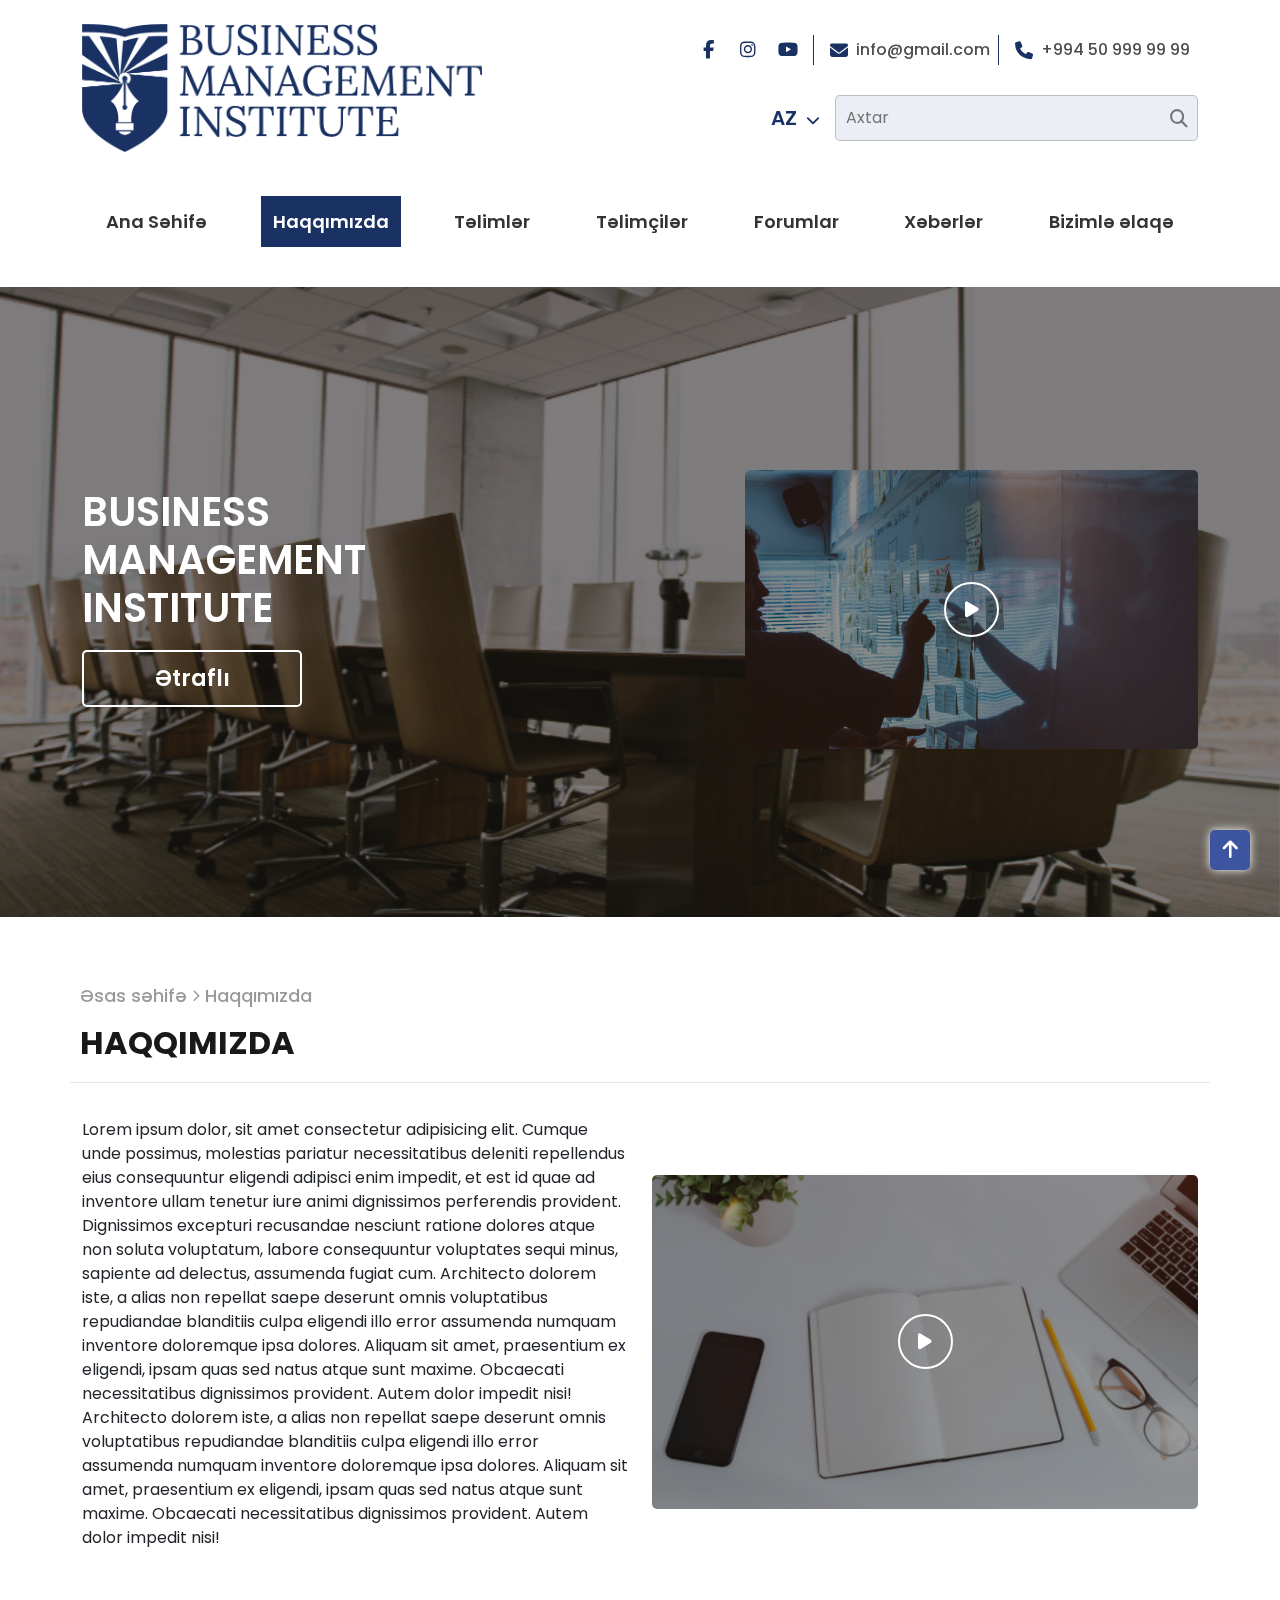
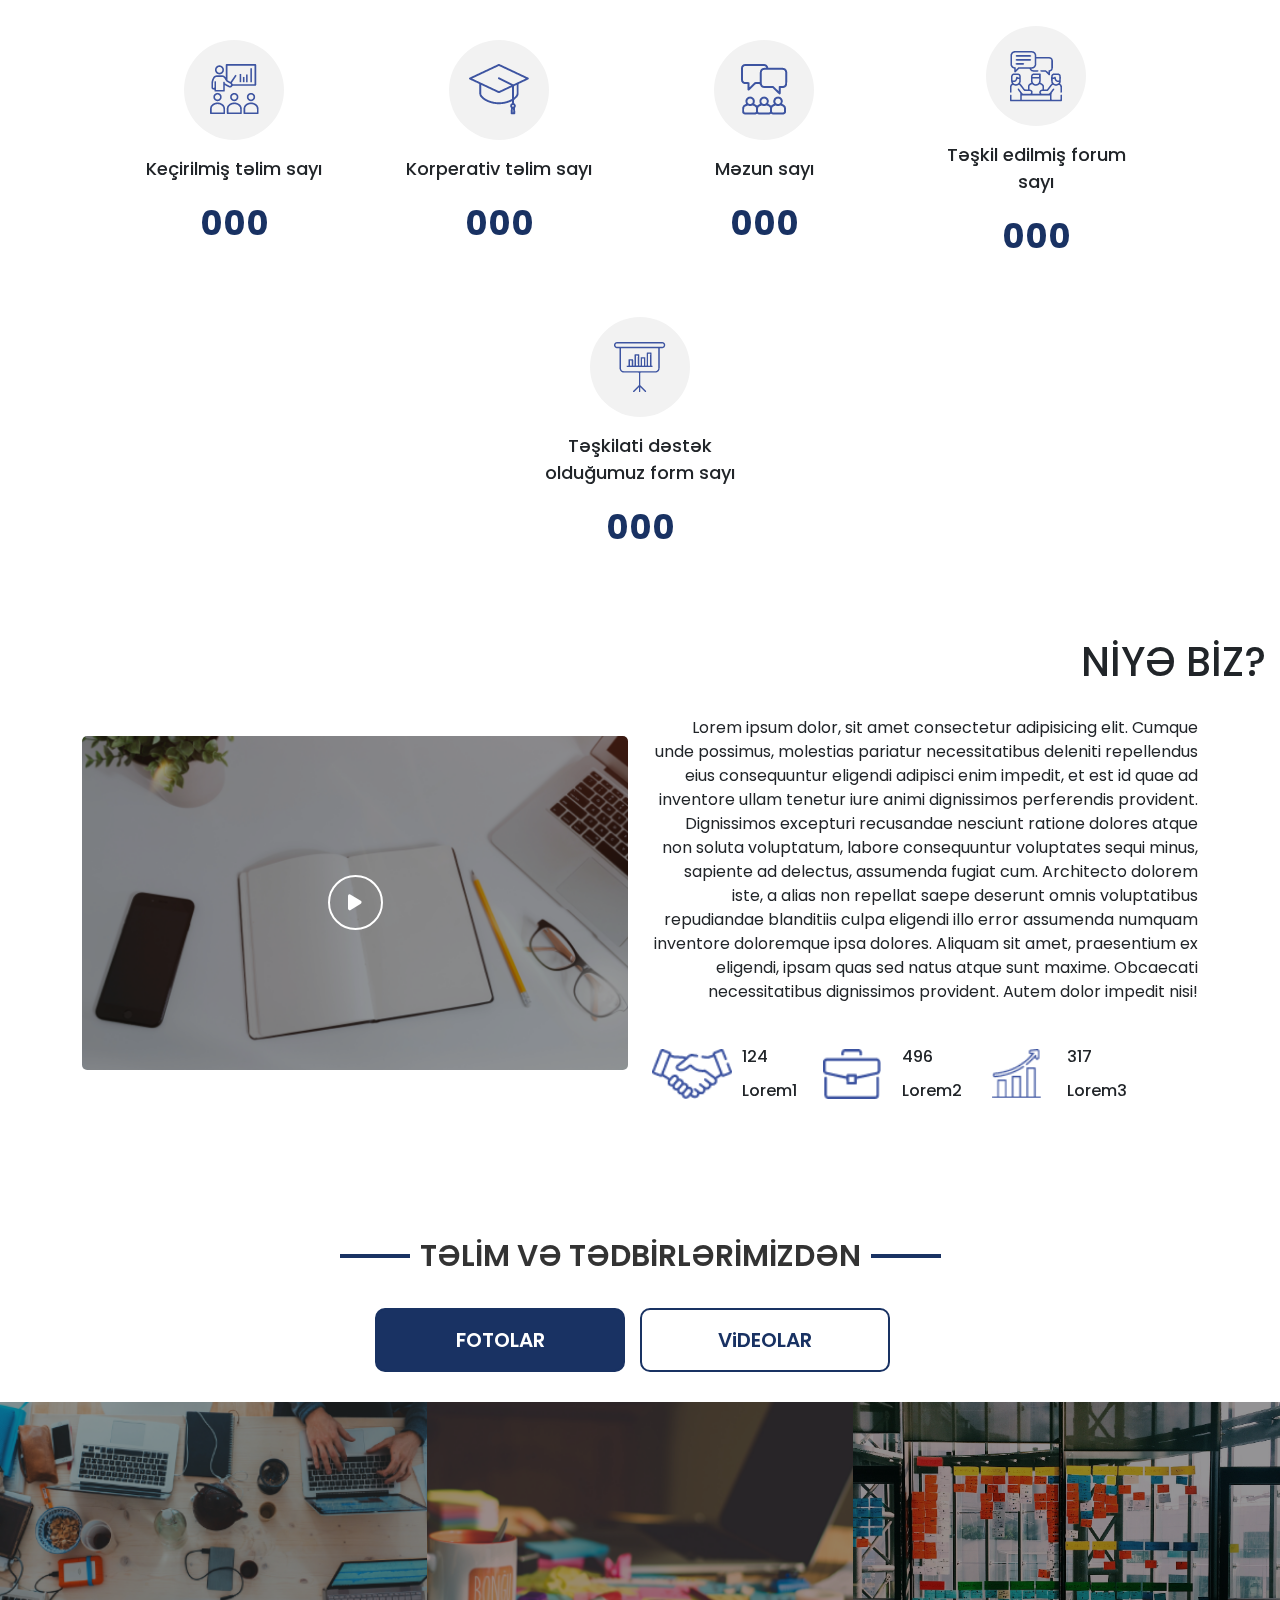
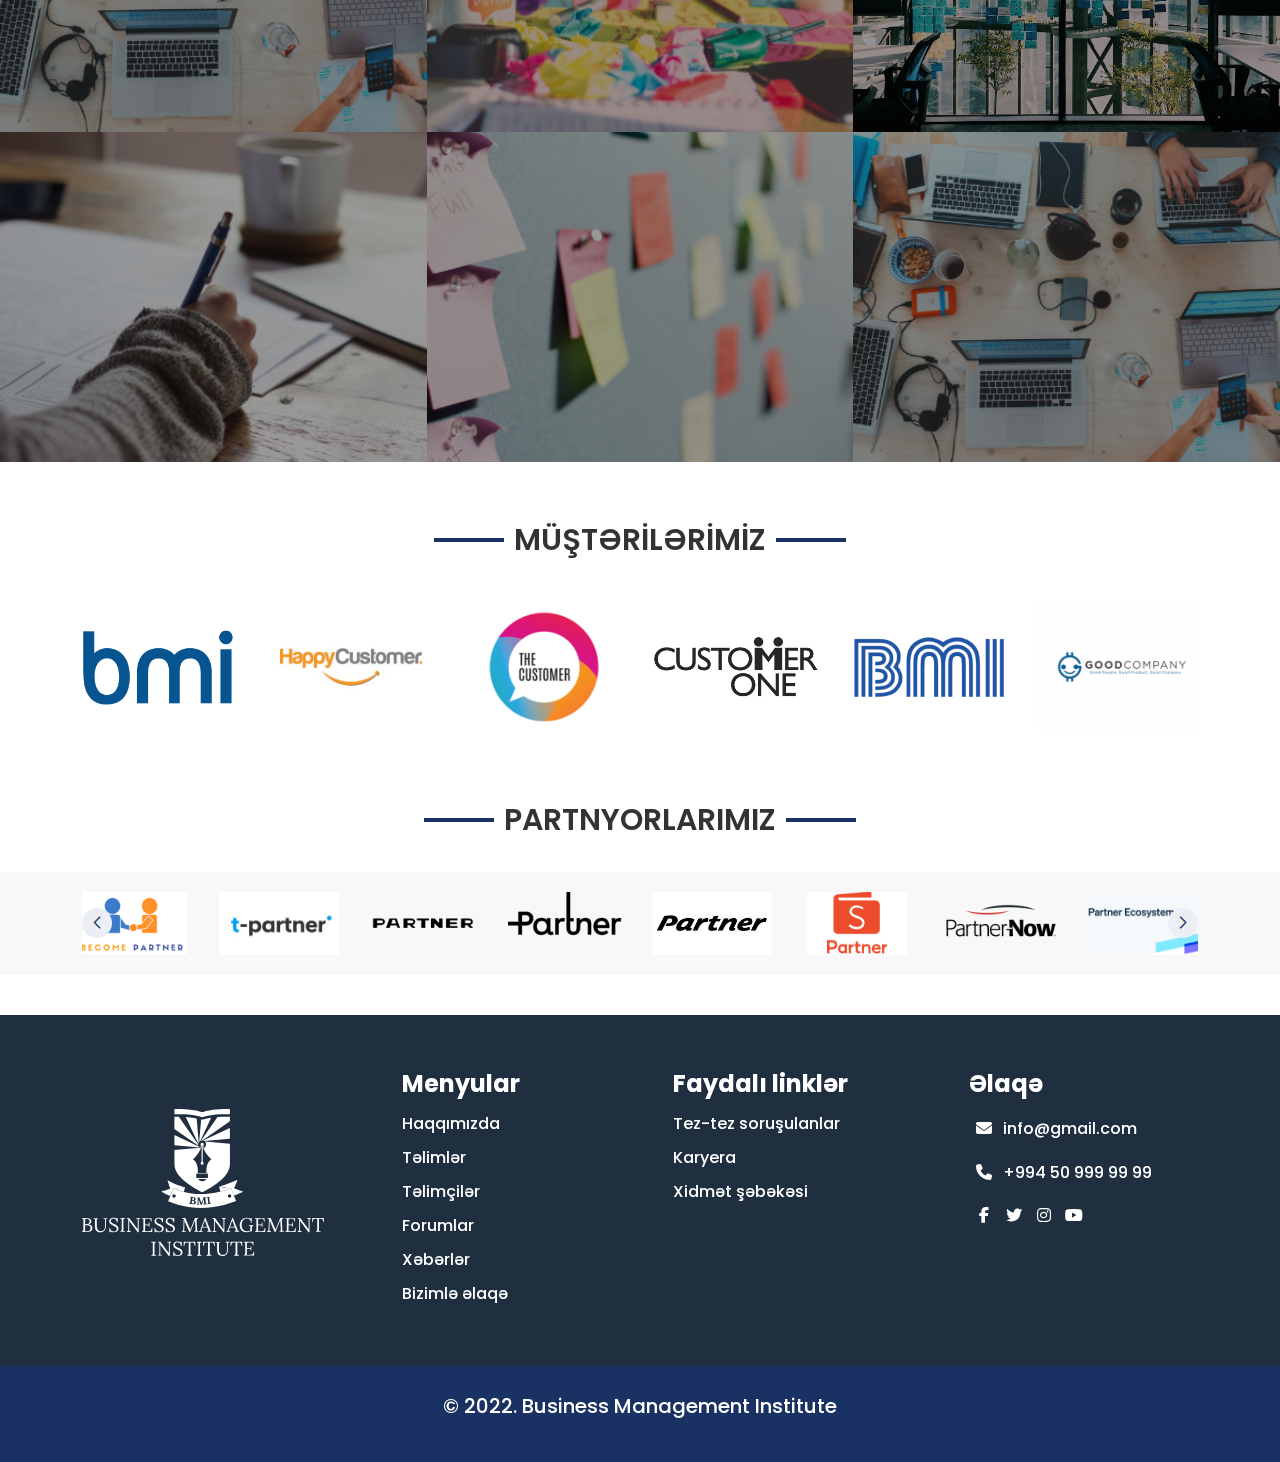
==== commit b28e0fc4: "page-button added" ====
--- a/about.html
+++ b/about.html
@@ -136,9 +136,9 @@
             </div>
             <div class="offcanvas-body">
                 <div class="links-wrapper">
-                    <a  href="index.html">Ana Səhifə</a>
+                    <a href="index.html">Ana Səhifə</a>
                     <a class="active" href="">Haqqımızda</a>
-                     <a href="trainings.html">Təlimlər</a>
+                    <a href="trainings.html">Təlimlər</a>
                     <a href="trainers.html">Təlimçilər</a>
                     <a href="forms.html">Forumlar</a>
                     <a href="news.html">Xəbərlər</a>
@@ -225,45 +225,493 @@
     <main>
         <section class="banner">
             <div class="swiper banner-swiper">
-              <div class="swiper-wrapper">
-                <div class="swiper-slide">
-                  <img src="./bmi-image/banner-swiper/img-1.png" alt="">
-                </div>
-                <div class="swiper-slide">
-                  <img src="./bmi-image/banner-swiper/img-2.png" alt="">
-                </div>
+                <div class="swiper-wrapper">
+                    <div class="swiper-slide">
+                        <img src="./bmi-image/banner-swiper/img-1.png" alt="">
+                    </div>
+                    <div class="swiper-slide">
+                        <img src="./bmi-image/banner-swiper/img-2.png" alt="">
+                    </div>
+                </div>
+            </div>
+
+            <div class="content">
+                <div class="container">
+                    <div class="content-wrapper">
+                        <div class="content-left">
+                            <h1>
+                                Business <br>
+                                Management <br>
+                                Institute
+                            </h1>
+
+                            <a href="" class="banner-button">
+                                Ətraflı
+                            </a>
+                        </div>
+
+                        <div class="content-right">
+                            <div class="video-wrapper">
+                                <div class="video-poster">
+                                    <img src="./bmi-image/banner-swiper/video-poster.png" alt="">
+                                </div>
+
+                                <div class="hover">
+                                    <a href="./bmi-image/banner-swiper/video-poster.png" class="play-button"
+                                        data-fancybox="bann">
+                                        <i class="fa-solid fa-play"></i>
+                                    </a>
+                                </div>
+                            </div>
+                        </div>
+                    </div>
+                </div>
+            </div>
+        </section>
+
+        <div class="page-header container">
+            <div class="root-links">
+                <a href="">Əsas səhifə</a>
+                <i class="fa-solid fa-chevron-right"></i>
+                <a href="">Haqqımızda</a>
+            </div>
+            <span class="header">HAQQIMIZDA</span>
+        </div>
+
+
+        <section class="why-us">
+            <div class="container">
+                <div class="row">
+                    <div class="col-12 col-xl-6">
+                        <div class="content">
+                            <p>
+
+                                Lorem ipsum dolor, sit amet consectetur adipisicing elit. Cumque unde possimus,
+                                molestias pariatur necessitatibus deleniti repellendus eius consequuntur eligendi
+                                adipisci enim impedit, et est id quae ad inventore ullam tenetur iure animi dignissimos
+                                perferendis provident. Dignissimos excepturi recusandae nesciunt ratione dolores atque
+                                non soluta voluptatum, labore consequuntur voluptates sequi minus, sapiente ad delectus,
+                                assumenda fugiat cum. Architecto dolorem iste, a alias non repellat saepe deserunt omnis
+                                voluptatibus repudiandae blanditiis culpa eligendi illo error assumenda numquam
+                                inventore doloremque ipsa dolores. Aliquam sit amet, praesentium ex eligendi, ipsam quas
+                                sed natus atque sunt maxime. Obcaecati necessitatibus dignissimos provident. Autem dolor
+                                impedit nisi! Architecto dolorem iste, a alias non repellat saepe deserunt omnis
+                                voluptatibus repudiandae blanditiis culpa eligendi illo error assumenda numquam
+                                inventore doloremque ipsa dolores. Aliquam sit amet, praesentium ex eligendi, ipsam quas
+                                sed natus atque sunt maxime. Obcaecati necessitatibus dignissimos provident. Autem dolor
+                                impedit nisi!
+
+                            </p>
+
+
+                        </div>
+                    </div>
+
+                    <div class="col-12 col-xl-6 col-center">
+                        <div class="video-wrapper">
+                            <div class="video-poster">
+                                <img src="./bmi-image/about/about-image.png" alt="">
+                            </div>
+
+                            <div class="hover">
+                                <a href="./bmi-image/about/about-image.png" data-fancybox="" class="play-button">
+                                    <i class="fa-solid fa-play"></i>
+                                </a>
+                            </div>
+                        </div>
+                    </div>
+                </div>
+            </div>
+        </section>
+
+        <section class="counter">
+            <div class="container">
+                <div class="counters-wrapper">
+                    <div class="item">
+                        <div class="image">
+                            <img src="./bmi-image/small-image/img-1.png" alt="">
+                        </div>
+                        <div class="name">
+                            <p>Keçirilmiş təlim sayı</p>
+                            <span class="counter-span" data-val="500">
+                                000
+                            </span>
+                        </div>
+
+                    </div>
+
+
+                    <div class="item">
+                        <div class="image">
+                            <img src="./bmi-image/small-image/img-3.png" alt="">
+                        </div>
+                        <div class="name">
+                            <p>Korperativ təlim sayı</p>
+                            <span class="counter-span" data-val="43">
+                                000
+                            </span>
+                        </div>
+
+                    </div>
+
+                    <div class="item">
+                        <div class="image">
+                            <img src="./bmi-image/small-image/img-4.png" alt="">
+                        </div>
+                        <div class="name">
+                            <p>Məzun sayı</p>
+                            <span class="counter-span" data-val="7000">
+                                000
+                            </span>
+                        </div>
+
+                    </div>
+
+                    <div class="item">
+                        <div class="image">
+                            <img src="./bmi-image/small-image/img-5.png" alt="">
+                        </div>
+                        <div class="name">
+                            <p>Təşkil edilmiş forum sayı</p>
+                            <span class="counter-span" data-val="3">
+                                000
+                            </span>
+                        </div>
+
+                    </div>
+
+
+                    <div class="item">
+                        <div class="image">
+                            <img src="./bmi-image/small-image/img-2.png" alt="">
+                        </div>
+                        <div class="name">
+                            <p>Təşkilati dəstək olduğumuz form sayı</p>
+                            <span class="counter-span" data-val="500">
+                                000
+                            </span>
+                        </div>
+
+                    </div>
+                </div>
+            </div>
+        </section>
+
+        <section class="why-us secondary">
+            <div class="container">
+                <div class="row">
+                    <div class="col-12 col-xl-6">
+                        <div class="content">
+                            <h1> Nİyə bİz?</h1>
+
+                            <p>
+
+                                Lorem ipsum dolor, sit amet consectetur adipisicing elit.
+                                Cumque unde possimus, molestias pariatur necessitatibus deleniti
+                                repellendus eius consequuntur eligendi adipisci enim impedit, et est
+                                id quae ad inventore ullam tenetur iure animi dignissimos perferendis provident.
+                                Dignissimos excepturi recusandae nesciunt ratione dolores atque non soluta voluptatum,
+                                labore consequuntur voluptates sequi minus, sapiente ad delectus, assumenda fugiat cum.
+                                Architecto dolorem iste, a alias non repellat saepe deserunt omnis voluptatibus
+                                repudiandae
+                                blanditiis culpa eligendi illo error assumenda numquam inventore doloremque ipsa
+                                dolores.
+                                Aliquam sit amet, praesentium ex eligendi, ipsam quas sed natus atque sunt maxime.
+                                Obcaecati necessitatibus dignissimos provident. Autem dolor impedit nisi!
+
+                            </p>
+
+                            <div class="small-images">
+                                <div class="item">
+                                    <img src="./bmi-image/about/small-image/img-1.png" alt="">
+
+                                    <div class="label">
+                                        <span>124</span>
+                                        <span>Lorem1</span>
+                                    </div>
+                                </div>
+
+                                <div class="item">
+                                    <img src="./bmi-image/about/small-image/img-2.png" alt="">
+
+                                    <div class="label">
+                                        <span>496</span>
+                                        <span>Lorem2</span>
+                                    </div>
+                                </div>
+
+                                <div class="item">
+                                    <img src="./bmi-image/about/small-image/img-3.png" alt="">
+
+                                    <div class="label">
+                                        <span>317</span>
+                                        <span>Lorem3</span>
+                                    </div>
+                                </div>
+                            </div>
+                        </div>
+                    </div>
+
+                    <div class="col-12 col-xl-6 col-center">
+                        <div class="video-wrapper">
+                            <div class="video-poster">
+                                <img src="./bmi-image/about/about-image.png" alt="">
+                            </div>
+
+                            <div class="hover">
+                                <a href="./bmi-image/about/about-image.png" data-fancybox="" class="play-button">
+                                    <i class="fa-solid fa-play"></i>
+                                </a>
+                            </div>
+                        </div>
+                    </div>
+                </div>
+            </div>
+        </section>
+
+        <section class="gallery">
+            <div class="container">
+              <div class="section-header">
+                <div class="blue-line"></div>
+                <span class="header">TƏLİM VƏ TƏDBİRLƏRİMİZDƏN</span>
+                <div class="blue-line"></div>
               </div>
-            </div>
-      
-            <div class="content">
+      
+              <div class="gallery-buttons">
+                <button data-category="photos">FOTOLAR</button>
+                <button data-category="videos">ViDEOLAR</button>
+              </div>
+      
+            </div>
+      
+            <div class="gallery-wrapper d-none" data-category="photos">
+              <div class="row foto-row">
+                <div class="col-12 col-md-6 col-lg-4">
+                  <div class="image">
+                    <img src="./bmi-image/gallery/img-1.png" alt="">
+                    <div class="hover-div">
+                      <a href="./bmi-image/gallery/img-1.png" class="foto-button" data-fancybox="">
+                        <span class="foto-btn">FOTO 1</span>
+                      </a>
+                    </div>
+                  </div>
+                </div>
+      
+                <div class="col-12 col-md-6 col-lg-4">
+                  <div class="image">
+                    <img src="./bmi-image/gallery/img-2.png" alt="">
+                    <div class="hover-div">
+                      <a href="./bmi-image/gallery/img-2.png" class="foto-button" data-fancybox="">
+                        <span class="foto-btn">FOTO 2</span>
+                      </a>
+                    </div>
+                  </div>
+                </div>
+      
+                <div class="col-12 col-md-6 col-lg-4">
+                  <div class="image">
+                    <img src="./bmi-image/gallery/img-3.png" alt="">
+                    <div class="hover-div">
+                      <a href="./bmi-image/gallery/img-3.png" class="foto-button" data-fancybox="">
+                        <span class="foto-btn">FOTO 3</span>
+                      </a>
+                    </div>
+                  </div>
+                </div>
+      
+                <div class="col-12 col-md-6 col-lg-4">
+                  <div class="image">
+                    <img src="./bmi-image/gallery/img-4.png" alt="">
+                    <div class="hover-div">
+                      <a href="./bmi-image/gallery/img-4.png" class="foto-button" data-fancybox="">
+                        <span class="foto-btn">FOTO 4</span>
+                      </a>
+                    </div>
+                  </div>
+                </div>
+      
+                <div class="col-12 col-md-6 col-lg-4">
+                  <div class="image">
+                    <img src="./bmi-image/gallery/img-5.png" alt="">
+                    <div class="hover-div">
+                      <a href="./bmi-image/gallery/img-5.png" class="foto-button" data-fancybox="">
+                        <span class="foto-btn">FOTO 5</span>
+                      </a>
+                    </div>
+                  </div>
+                </div>
+      
+                <div class="col-12 col-md-6 col-lg-4">
+                  <div class="image">
+                    <img src="./bmi-image/gallery/img-1.png" alt="">
+                    <div class="hover-div">
+                      <a href="./bmi-image/gallery/img-1.png" class="foto-button" data-fancybox="">
+                        <span class="foto-btn">FOTO 6</span>
+                      </a>
+                    </div>
+                  </div>
+                </div>
+              </div>
+            </div>
+      
+            <div class="gallery-wrapper d-none" data-category="videos">
               <div class="container">
-                <div class="content-wrapper">
-                  <div class="content-left">
-                    <h1>
-                      Business <br>
-                      Management <br>
-                      Institute
-                    </h1>
-      
-                    <a href="" class="banner-button">
-                      Ətraflı
-                    </a>
-                  </div>
-      
-                  <div class="content-right">
-                    <div class="video-wrapper">
-                      <div class="video-poster">
-                        <img src="./bmi-image/banner-swiper/video-poster.png" alt="">
-                      </div>
-      
-                      <div class="hover">
-                        <a href="./bmi-image/banner-swiper/video-poster.png" class="play-button" data-fancybox="bann">
+                <div class="row video-row">
+                  <div class="col-12 col-md-6 col-lg-4">
+                    <div class="video">
+                      <img src="./bmi-image/training/img-1.png" alt="">
+                      <div class="hover-div">
+                        <a href="./bmi-image/training/img-1.png" class="video-button" data-fancybox="">
                           <i class="fa-solid fa-play"></i>
                         </a>
                       </div>
                     </div>
                   </div>
-                </div>
+      
+                  <div class="col-12 col-md-6 col-lg-4">
+                    <div class="video">
+                      <img src="./bmi-image/training/img-2.png" alt="">
+                      <div class="hover-div">
+                        <a href="./bmi-image/training/img-2.png" class="video-button" data-fancybox="">
+                          <i class="fa-solid fa-play"></i> </a>
+                      </div>
+                    </div>
+                  </div>
+      
+                  <div class="col-12 col-md-6 col-lg-4">
+                    <div class="video">
+                      <img src="./bmi-image/training/img-3.png" alt="">
+                      <div class="hover-div">
+                        <a href="./bmi-image/training/img-3.png" class="video-button" data-fancybox="">
+                          <i class="fa-solid fa-play"></i> </a>
+                      </div>
+                    </div>
+                  </div>
+      
+                  <div class="col-12 col-md-6 col-lg-4">
+                    <div class="video">
+                      <img src="./bmi-image/training/img-4.png" alt="">
+                      <div class="hover-div">
+                        <a href="./bmi-image/training/img-4.png" class="video-button" data-fancybox="">
+                          <i class="fa-solid fa-play"></i> </a>
+                      </div>
+                    </div>
+                  </div>
+      
+                  <div class="col-12 col-md-6 col-lg-4">
+                    <div class="video">
+                      <img src="./bmi-image/training/img-5.png" alt="">
+                      <div class="hover-div">
+                        <a href="./bmi-image/training/img-5.png" class="video-button" data-fancybox="">
+                          <i class="fa-solid fa-play"></i> </a>
+                      </div>
+                    </div>
+                  </div>
+      
+                  <div class="col-12 col-md-6 col-lg-4">
+                    <div class="video">
+                      <img src="./bmi-image/training/img-6.png" alt="">
+                      <div class="hover-div">
+                        <a href="./bmi-image/training/img-6.png" class="video-button" data-fancybox="">
+                          <i class="fa-solid fa-play"></i> </a>
+                      </div>
+                    </div>
+                  </div>
+                </div>
+              </div>
+            </div>
+          </section>
+
+          <section class="clients">
+            <div class="container">
+              <div class="section-header">
+                <div class="blue-line"></div>
+                <span class="header">MÜŞTƏRİLƏRİMİZ</span>
+                <div class="blue-line"></div>
+              </div>
+      
+              <div class="swiper clients-swiper">
+                <div class="swiper-wrapper">
+                  <div class="swiper-slide">
+                    <img src="./bmi-image/clients/img-1.png" alt="">
+                  </div>
+      
+                  <div class="swiper-slide">
+                    <img src="./bmi-image/clients/img-2.png" alt="">
+                  </div>
+      
+                  <div class="swiper-slide">
+                    <img src="./bmi-image/clients/img-3.png" alt="">
+                  </div>
+      
+                  <div class="swiper-slide">
+                    <img src="./bmi-image/clients/img-4.png" alt="">
+                  </div>
+      
+                  <div class="swiper-slide">
+                    <img src="./bmi-image/clients/img-5.png" alt="">
+                  </div>
+      
+                  <div class="swiper-slide">
+                    <img src="./bmi-image/clients/img-6.png" alt="">
+                  </div>
+                </div>
+      
+      
+              </div>
+            </div>
+          </section>
+      
+          <section class="partners">
+            <div class="container">
+              <div class="section-header">
+                <div class="blue-line"></div>
+                <span class="header">Partnyorlarımız </span>
+                <div class="blue-line"></div>
+              </div>
+            </div>
+      
+            <div class="partners-container">
+              <div class="container">
+                <div class="swiper partners-swiper">
+                  <div class="swiper-wrapper">
+                    <div class="swiper-slide">
+                      <img src="./bmi-image/partners/img-1.png" alt="">
+                    </div>
+      
+                    <div class="swiper-slide">
+                      <img src="./bmi-image/partners/img-2.png" alt="">
+                    </div>
+      
+                    <div class="swiper-slide">
+                      <img src="./bmi-image/partners/img-3.png" alt="">
+                    </div>
+      
+                    <div class="swiper-slide">
+                      <img src="./bmi-image/partners/img-4.png" alt="">
+                    </div>
+      
+                    <div class="swiper-slide">
+                      <img src="./bmi-image/partners/img-5.png" alt="">
+                    </div>
+      
+                    <div class="swiper-slide">
+                      <img src="./bmi-image/partners/img-6.png" alt="">
+                    </div>
+      
+                    <div class="swiper-slide">
+                      <img src="./bmi-image/partners/img-7.png" alt="">
+                    </div>
+      
+                    <div class="swiper-slide">
+                      <img src="./bmi-image/partners/img-8.png" alt="">
+                    </div>
+      
+                  </div>
+                  <div class="swiper-button-next"></div>
+                  <div class="swiper-button-prev"></div>
+                </div>
+      
               </div>
             </div>
           </section>
@@ -284,10 +732,10 @@
                             <h4>Menyular</h4>
                             <a class="active" href="">Haqqımızda</a>
                             <a href="trainings.html">Təlimlər</a>
-                           <a href="trainers.html">Təlimçilər</a>
-                           <a href="forms.html">Forumlar</a>
-                           <a href="news.html">Xəbərlər</a>
-                           <a href="contact.html">Bizimlə əlaqə</a>
+                            <a href="trainers.html">Təlimçilər</a>
+                            <a href="forms.html">Forumlar</a>
+                            <a href="news.html">Xəbərlər</a>
+                            <a href="contact.html">Bizimlə əlaqə</a>
                         </div>
                     </div>
 
--- a/project.css
+++ b/project.css
@@ -119,7 +119,7 @@
     border-right: 1px solid #193263;
 }
 
-header .icons-navbar .social-icons a {
+.social-icons a {
     color: #193263;
     width: 30px;
     height: 30px;
@@ -130,6 +130,7 @@
     font-size: 18px;
     margin-right: 10px;
 }
+
 header .icons-navbar .social-icons a:hover {
     background-color: #193263;
     color: #fff;
@@ -271,47 +272,51 @@
 
 
 
- .fa-envelope:hover{
-animation: envelope-animation 1s ease;
+.fa-envelope:hover {
+    animation: envelope-animation 1s ease;
 }
 
 @keyframes envelope-animation {
-    0%{
+    0% {
         transform: scale(1);
     }
 
-    25%{
+    25% {
         transform: scale(0.7);
     }
 
-    50%{
+    50% {
         transform: scale(1.4);
     }
 
-    100%{
+    100% {
         transform: scale(1);
     }
 }
 
 
- .fa-phone:hover{
+.fa-phone:hover {
     animation: phone-animation 0.2s ease 5;
 }
 
 @keyframes phone-animation {
-    0%{
+    0% {
         transform: rotate(0);
     }
-    25%{
+
+    25% {
         transform: rotate(12deg);
     }
-    50%{
+
+    50% {
         transform: rotate(0);
     }
-    75%{
+
+    75% {
         transform: rotate(-12deg);
     }
-    100%{
+
+    100% {
         transform: rotate(0);
     }
 }
@@ -456,7 +461,7 @@
     margin-right: 10px;
 }
 
-header .offcanvas-body .social-icons a:hover{
+header .offcanvas-body .social-icons a:hover {
     background-color: #fff;
     color: #193263;
     animation: pulse 1s ease infinite;
@@ -767,7 +772,7 @@
     justify-content: center;
     border-radius: 50%;
     border: 2px solid #fff;
-   
+
 }
 
 .play-button:hover {
@@ -1092,7 +1097,7 @@
 }
 
 .trainer-card:hover .trainer-info a,
-.trainer-card:hover .trainer-info span{
+.trainer-card:hover .trainer-info span {
     transform: translateX(20px);
 }
 
@@ -1304,54 +1309,62 @@
     max-width: 1800px;
     background-color: #193263;
     padding: 30px 20px;
-  }
-  .training-gridder .grid-item {
+}
+
+.training-gridder .grid-item {
     width: 100%;
     display: inline-block;
     vertical-align: top;
     padding: 0 10px;
     margin-bottom: 30px;
-  }
-  .training-gridder .grid-item .trainings-card {
+}
+
+.training-gridder .grid-item .trainings-card {
     margin: auto;
-  }
-  @media only screen and (min-width: 576px) {
+}
+
+@media only screen and (min-width: 576px) {
     .training-gridder .grid-item {
-      width: 48%;
-    }
-  }
-  @media only screen and (min-width: 768px) {
-      .training-gridder .grid-item {
+        width: 48%;
+    }
+}
+
+@media only screen and (min-width: 768px) {
+    .training-gridder .grid-item {
         width: 32%;
-      }
-  }
-  @media only screen and (min-width: 992px) {
-      .training-gridder .grid-item {
+    }
+}
+
+@media only screen and (min-width: 992px) {
+    .training-gridder .grid-item {
         width: 24%;
-      }
-  }
-  @media only screen and (min-width: 1200px) {
-      .training-gridder .grid-item {
+    }
+}
+
+@media only screen and (min-width: 1200px) {
+    .training-gridder .grid-item {
         width: 19%;
-      }
-  }
-  @media only screen and (min-width: 1400px) {
-      .training-gridder .grid-item {
+    }
+}
+
+@media only screen and (min-width: 1400px) {
+    .training-gridder .grid-item {
         width: 16%;
-      }
-  }
-  
-  .training-gridder .grid-content {
+    }
+}
+
+.training-gridder .grid-content {
     display: none;
-  }
-  .training-gridder .grid-content.open {
+}
+
+.training-gridder .grid-content.open {
     display: block;
     position: relative;
     float: left;
     width: 100%;
-  }
-
-  section.trainings .trainings-card {
+}
+
+section.trainings .trainings-card {
     position: relative;
     width: 100%;
     max-width: 280px;
@@ -1361,9 +1374,9 @@
     align-items: center;
     cursor: pointer;
     border-radius: 10px;
-  }
-
-  section.trainings .trainings-card .content {
+}
+
+section.trainings .trainings-card .content {
     position: absolute;
     top: 0;
     left: 0;
@@ -1374,11 +1387,11 @@
     flex-direction: column;
     justify-content: space-between;
     padding: 15px 12px;
-  }
-
-
-  section.trainings .content .badge {
-    background-color:#db353a;
+}
+
+
+section.trainings .content .badge {
+    background-color: #db353a;
     border-radius: 5px;
     padding: 10px 13px;
     padding-right: 20px;
@@ -1387,87 +1400,87 @@
     align-items: center;
     margin-bottom: 20px;
     max-width: 100px;
-  }
-  
-  section.trainings .badge img {
+}
+
+section.trainings .badge img {
     margin-right: 7px;
     max-width: 20px;
-  }
-
-  section.trainings .trainings-card.offline .badge{
+}
+
+section.trainings .trainings-card.offline .badge {
     background-color: #193263;
-  }
-  
-  section.trainings .training-card.offline .badge{
+}
+
+section.trainings .training-card.offline .badge {
     background-color: #3D54A1
-  }
-  
-  section.trainings .trainings-card.offline .badge .online-icon,
-  section.trainings .trainings-card.offline .badge .online-span {
+}
+
+section.trainings .trainings-card.offline .badge .online-icon,
+section.trainings .trainings-card.offline .badge .online-span {
     display: none;
-  }
-  
-  section.trainings .training-card.offline .badge .online-icon,
-  section.trainings .training-card.offline .badge .online-span {
+}
+
+section.trainings .training-card.offline .badge .online-icon,
+section.trainings .training-card.offline .badge .online-span {
     display: none;
-  }
-  
-  section.trainings .trainings-card .badge .offline-icon,
-  section.trainings .trainings-card .badge .offline-span {
+}
+
+section.trainings .trainings-card .badge .offline-icon,
+section.trainings .trainings-card .badge .offline-span {
     display: none;
-  }
-  
-  section.trainings .training-card .badge .offline-icon,
-  section.trainings .training-card .badge .offline-span {
+}
+
+section.trainings .training-card .badge .offline-icon,
+section.trainings .training-card .badge .offline-span {
     display: none;
-  }
-  
-  section.trainings .trainings-card.offline .badge .online-icon,
-  section.trainings .trainings-card.offline .badge .online-span {
+}
+
+section.trainings .trainings-card.offline .badge .online-icon,
+section.trainings .trainings-card.offline .badge .online-span {
     display: none;
-  }
-  
-  section.trainings .training-card.offline .badge .online-icon,
-  section.trainings .training-card.offline .badge .online-span {
+}
+
+section.trainings .training-card.offline .badge .online-icon,
+section.trainings .training-card.offline .badge .online-span {
     display: none;
-  }
-  
-  section.trainings .trainings-card.offline .badge .offline-icon,
-  section.trainings .trainings-card.offline .badge .offline-span {
+}
+
+section.trainings .trainings-card.offline .badge .offline-icon,
+section.trainings .trainings-card.offline .badge .offline-span {
     display: inline-block;
-  }
-  
-  section.trainings .training-card.offline .badge .offline-icon,
-  section.trainings .training-card.offline .badge .offline-span {
+}
+
+section.trainings .training-card.offline .badge .offline-icon,
+section.trainings .training-card.offline .badge .offline-span {
     display: inline-block;
-  }
+}
 
 section.trainings .trainings-card.offline .name::after {
     content: "";
     position: absolute;
     left: 0;
     bottom: -10px;
-    background-color:#193263;
+    background-color: #193263;
     width: 70px;
     height: 4px;
-  }
-
-  section.trainings .trainings-image {
+}
+
+section.trainings .trainings-image {
     position: absolute;
     top: 0;
     left: 0;
     width: 100%;
     height: 100%;
-  }
-  
-  section.trainings .trainings-image img {
+}
+
+section.trainings .trainings-image img {
     object-fit: cover;
     width: 100%;
     height: 100%;
     border-radius: 10px;
-  }
-
-  section.trainings .black-hover {
+}
+
+section.trainings .black-hover {
     position: absolute;
     left: 0;
     top: 0;
@@ -1475,25 +1488,25 @@
     height: 100%;
     border-radius: 10px;
     background-color: rgba(0, 0, 0, 0.6);
-  }
-
-  section.trainings .content .header {
+}
+
+section.trainings .content .header {
     width: 100%;
     display: flex;
     flex-direction: column;
     justify-content: center;
     align-items: flex-start;
-  }
-
-  .swiper-slide .content{
+}
+
+.swiper-slide .content {
     margin-top: 20px;
-  }
-
-  .trainings-swiper{
+}
+
+.trainings-swiper {
     padding-bottom: 60px;
-  }
-
-  section.trainings .content .name {
+}
+
+section.trainings .content .name {
     position: relative;
     font-size: 18px;
     font-weight: 600;
@@ -1508,32 +1521,32 @@
     background-color: #db353a;
     width: 70px;
     height: 4px;
-  }
-
-  section.trainings .trainings-card.offline .name::after {
+}
+
+section.trainings .trainings-card.offline .name::after {
     content: "";
     position: absolute;
     left: 0;
     bottom: -10px;
-    background-color:#193263;
+    background-color: #193263;
     width: 70px;
     height: 4px;
-  }
-
-  section.trainings .content .type {
+}
+
+section.trainings .content .type {
     font-weight: 600;
     color: #fff;
     margin-top: 25px;
-  }
-
-  section.trainings .content .footer {
+}
+
+section.trainings .content .footer {
     width: 100%;
     display: flex;
     justify-content: space-between;
     align-items: center;
-  }
-
-  section.trainings .content .footer button {
+}
+
+section.trainings .content .footer button {
     width: 100%;
     min-width: 80px;
     padding: 10px;
@@ -1544,96 +1557,96 @@
     display: flex;
     align-items: center;
     justify-content: center;
-  }
-
-  section.trainings .content .footer button.details {
+}
+
+section.trainings .content .footer button.details {
     background-color: #193263;
     font-size: 16px;
     margin-right: 10px;
-  }
-
-  section.trainings .content .footer button.register {
+}
+
+section.trainings .content .footer button.register {
     background-color: transparent;
     border-color: #fff;
-  }
-
-  section.trainings .training-card {
-    display: flex;
-    flex-direction: column;
-  }
-  
-  @media only screen and (min-width: 992px) {
+}
+
+section.trainings .training-card {
+    display: flex;
+    flex-direction: column;
+}
+
+@media only screen and (min-width: 992px) {
     section.trainings .training-card {
-      flex-direction: row;
-    }
-  }
-
-  section.trainings .training-card {
+        flex-direction: row;
+    }
+}
+
+section.trainings .training-card {
     width: 100%;
     max-width: 1100px;
     margin-top: 30px;
-  }
-  
-  section.trainings .training-card .image {
+}
+
+section.trainings .training-card .image {
     display: flex;
     justify-content: center;
     align-items: center;
     width: 100%;
     border-radius: 10px;
     margin-bottom: 25px;
-  }
-  
-  @media only screen and (min-width: 992px) {
+}
+
+@media only screen and (min-width: 992px) {
     section.trainings .training-card .image {
-      margin-bottom: 0;
-      height: 100%;
-    }
-  }
-  
-  section.trainings .training-card .image img {
+        margin-bottom: 0;
+        height: 100%;
+    }
+}
+
+section.trainings .training-card .image img {
     min-height: 200px;
     object-fit: cover;
     border-radius: 10px;
     margin-top: 20px;
     width: 100%;
     height: 100%;
-  }
-
-
-  section.trainings .swiper-slide .header-span {
-    color:#fff;
+}
+
+
+section.trainings .swiper-slide .header-span {
+    color: #fff;
     font-size: 18px;
     font-weight: 600;
     margin-bottom: 10px;
     display: flex;
     flex-direction: column;
-  }
-  
-  section.trainings .swiper-slide .header-span::after {
+}
+
+section.trainings .swiper-slide .header-span::after {
     content: "";
     left: 0;
     bottom: -10px;
     width: 100%;
     height: 3px;
     background-color: #fff;
-  }
-  
-  @media only screen and (min-width: 576px) {
+}
+
+@media only screen and (min-width: 576px) {
     section.trainings .swiper-slide .header-span::after {
-      width: 70px;
-    }
-  }
-
-  section.trainings .content .training-name {
+        width: 70px;
+    }
+}
+
+section.trainings .content .training-name {
     font-size: 18px;
     font-weight: 600;
     color: #fff;
     text-align: center;
     margin-bottom: 15px;
     margin-top: 25px;
-  }
-
-  section.trainings .training-text {
+}
+
+section.trainings .training-text {
     color: #fff;
     text-align: center;
     margin-bottom: 25px;
@@ -1641,30 +1654,30 @@
     width: 100%;
     min-width: 200px;
     max-width: 800px;
-  }
-  
-  @media only screen and (min-width: 576px) {
+}
+
+@media only screen and (min-width: 576px) {
     section.trainings .training-text {
-      text-align: start;
-    }
-  }
-
-  section.trainings .training-buttons {
+        text-align: start;
+    }
+}
+
+section.trainings .training-buttons {
     width: 100%;
     display: flex;
     align-items: center;
     justify-content: center;
     flex-direction: column;
     margin-top: 40px;
-  }
-  
-  @media only screen and (min-width: 576px) {
+}
+
+@media only screen and (min-width: 576px) {
     section.trainings .training-buttons {
-      flex-direction: row;
-    }
-  }
-  
-  section.trainings .training-buttons a {
+        flex-direction: row;
+    }
+}
+
+section.trainings .training-buttons a {
     display: flex;
     justify-content: center;
     align-items: center;
@@ -1677,41 +1690,41 @@
     border-radius: 5px;
     border: 2px solid transparent;
     margin-right: 15px;
-  }
-  
-  section.trainings .training-buttons a.details {
-    background-color:#3D54A1;
+}
+
+section.trainings .training-buttons a.details {
+    background-color: #3D54A1;
     margin-bottom: 0;
     margin-bottom: 15px;
-  }
-  
-  section.trainings .training-buttons a.details:hover {
+}
+
+section.trainings .training-buttons a.details:hover {
     background-color: #fff;
-    color:#193263;
+    color: #193263;
     transition: all 0.3s;
-  }
-  
-  section.trainings .training-buttons a.register {
-    border-color:#fff;
+}
+
+section.trainings .training-buttons a.register {
+    border-color: #fff;
     background-color: transparent;
     margin-bottom: 15px;
-  }
-  
-  section.trainings .training-buttons a.register:hover {
-    background-color:#fff;
+}
+
+section.trainings .training-buttons a.register:hover {
+    background-color: #fff;
     color: #193263;
     transition: all 0.3s;
-  }
-  
-  section.trainings .swiper-pagination-bullet {
+}
+
+section.trainings .swiper-pagination-bullet {
     min-width: 10px;
     min-height: 10px;
     border-radius: 50%;
     background-color: #eceef6;
-  }
-  
-  section.trainings .trainings-swiper .swiper-button-next,
-  section.trainings .trainings-swiper .swiper-button-prev {
+}
+
+section.trainings .trainings-swiper .swiper-button-next,
+section.trainings .trainings-swiper .swiper-button-prev {
     border-radius: 50%;
     background: #eceef6;
     width: 30px;
@@ -1720,17 +1733,17 @@
     align-items: center;
     justify-content: center;
     cursor: pointer;
-  }
-  
-  section.trainings .trainings-swiper .swiper-button-next::after,
-  section.trainings .trainings-swiper .swiper-button-prev::after {
+}
+
+section.trainings .trainings-swiper .swiper-button-next::after,
+section.trainings .trainings-swiper .swiper-button-prev::after {
     color: #000;
     font-size: 14px;
     font-weight: 600;
-  }
-
-
-  .grid-content .gridder-navigation-button{
+}
+
+
+.grid-content .gridder-navigation-button {
     width: 100%;
     display: flex;
     align-items: center;
@@ -1738,9 +1751,9 @@
     margin: 0 auto;
     margin-bottom: 15px;
     max-width: 1800px;
-  }
-
-  .button-close{
+}
+
+.button-close {
     width: 35px;
     height: 35px;
     border: 2px solid #193263;
@@ -1752,21 +1765,21 @@
     display: flex;
     align-items: center;
     justify-content: center;
-  }
-  
-  .button-close:hover{
+}
+
+.button-close:hover {
     background-color: #fff;
-    color:#193263;
+    color: #193263;
     transition: all .3s;
-  }
-  
-  .button-close i{
+}
+
+.button-close i {
     font-size: 22px;
-  }
-
-
-  
-  .t-control-buttons{
+}
+
+
+
+.t-control-buttons {
     position: absolute;
     top: 0;
     right: 0;
@@ -1777,16 +1790,16 @@
     z-index: 9;
     /* transform: translateY(5px); */
     transform: translateX(-135px);
-  }
-  
-  @media only screen and (min-width:576px) {
-    .t-control-buttons{
-      flex-direction: row;
-    }
-  }
-
-
-  .training-control{
+}
+
+@media only screen and (min-width:576px) {
+    .t-control-buttons {
+        flex-direction: row;
+    }
+}
+
+
+.training-control {
     position: relative;
     width: auto !important;
     min-width: 140px !important;
@@ -1797,64 +1810,66 @@
     background-color: transparent;
     margin: 15px;
     padding: 10px;
-  }
-  .training-control::after{
+}
+
+.training-control::after {
     display: none !important;
-  }
-  .training-control{
+}
+
+.training-control {
     background-color: #fff;
     border-radius: 10px;
     padding: 10px;
-  }
-  
-  .training-control i{
+}
+
+.training-control i {
     color: #193263;
     font-size: 12px;
     margin: 10px;
-  }
-  
-  .swiper-button-prev.training-control:hover i,
-  .swiper-button-prev.training-control:hover span{
-    color:#db353a;
-  }
-  
-  .swiper-button-next.training-control:hover i,
-  .swiper-button-next.training-control:hover span{
+}
+
+.swiper-button-prev.training-control:hover i,
+.swiper-button-prev.training-control:hover span {
+    color: #db353a;
+}
+
+.swiper-button-next.training-control:hover i,
+.swiper-button-next.training-control:hover span {
     color: #26b519;
-  }
-  
-  @media only screean and (min-width:576px) {
-    .training-control i{
-      font-size: 14px;
-    }
-  }
-  
-  .training-control span{
-    color:#193263;
+}
+
+@media only screean and (min-width:576px) {
+    .training-control i {
+        font-size: 14px;
+    }
+}
+
+.training-control span {
+    color: #193263;
     font-size: 12px;
     font-weight: 600;
-  }
-  
-  @media only screen and (min-width:576px) {
-    .training-control span{
-      font-size: 14px;
-    }
-  }
-
-
-
-
-
-
-
-
-
-
-
-
-
-
-  
+}
+
+@media only screen and (min-width:576px) {
+    .training-control span {
+        font-size: 14px;
+    }
+}
+
+
+
+
+
+
+
+
+
+
+
+
+
+
+
 
 section.gallery .gallery-buttons {
     display: flex;
@@ -2136,7 +2151,7 @@
 
 }
 
-section.form .form-submit-button {
+ .form-submit-button {
     padding: 15px 5px;
     margin: 15px 0;
     color: #fff;
@@ -2212,11 +2227,12 @@
 }
 
 footer .social-icons a:hover {
-background-color: #fff;
-color: #202f3f;
-animation: pulse 1s ease infinite;
-
-}
+    background-color: #fff;
+    color: #202f3f;
+    animation: pulse 1s ease infinite;
+
+}
+
 footer .footer-links a::after {
     content: '';
     position: absolute;
@@ -2245,4 +2261,332 @@
     font-size: 20px;
     text-align: center;
     font-weight: 500;
+}
+
+footer .social-icons a::after,
+footer .contact a::after {
+    display: none;
+}
+
+@media only screen and (min-width:576px) {
+    .page-header {
+        align-items: flex-start;
+        border-bottom: 1px solid rgba(0, 0, 0, 0.1);
+    }
+
+}
+
+.page-header {
+    display: flex;
+    justify-content: center;
+    flex-direction: column;
+    width: 100%;
+    padding: 15px 10px;
+    margin-bottom: 35px;
+ 
+    
+}
+
+
+@media only screen and (min-width:576px) {
+    .page-header .root-links {
+        display: flex;
+    }
+}
+
+.page-header .root-links {
+    padding: 10px 0;
+    display: flex;
+    justify-content: center;
+    align-items: center;
+}
+
+@media only screen and (min-width:576px) {
+    .page-header .root-links a {
+        font-size: 14px;
+    }
+}
+
+.page-header .root-links a {
+    font-weight: 500;
+    font-size: 18px;
+    color: rgba(0, 0, 0, 0.4);
+}
+
+.page-header .root-links i {
+    color: rgba(0, 0, 0, 0.4);
+    padding: 0 5px;
+    font-size: 12px;   
+}
+
+.page-header .header {
+    text-align: center;
+    font-size: 22px;
+    font-weight: 700;
+    color: rgba(0, 0, 0, 0.9);
+}
+
+@media only screen and (min-width:576px) {
+    .page-header .header{
+        font-size: 24px;
+    }
+}
+
+
+@media only screen and (min-width:768px) {
+    .page-header .header{
+        font-size: 28px;
+    }
+}
+
+
+
+@media only screen and (min-width:992px) {
+    .page-header .header{
+        font-size: 32px;
+    }
+}
+
+@media only screen and (min-width:992px) {
+   section.why-us.secondary .row{
+     display: flex;
+       flex-direction: row-reverse;
+    }
+}
+
+@media only screen and (min-width:992px) {
+    section.why-us.secondary .row h1{
+      border-left: 0;
+      border-right: 5px solid #193263;
+      transform: translateX(188%);
+     
+     }
+ }
+
+ @media only screen and (min-width:992px) {
+    section.why-us.secondary .row p{
+      text-align: end;
+     
+     }
+ }
+
+section.contact .row{
+    width: 100%;
+}
+
+section.contact .row .left{
+    display: flex;
+    align-items: center;
+    justify-content: center;
+    flex-direction: column;
+    width: 100%;
+
+}
+.contact-info{
+    width: 100%;
+    background-color: #193263;
+    padding: 20px;
+    display: flex;
+    align-items: center;
+    justify-content: center;
+}
+
+.contact-info .info-item{
+    display: flex;
+    flex-direction: column;
+    justify-content: center;
+    align-items: center;
+    margin-bottom: 30px;
+}
+
+@media only screen and (min-width:768px) {
+    .contact-info .info-item{
+        border-right: 2px solid #fff;
+        margin-bottom: 0;
+    }
+}
+
+.contact-info .info-item i{
+    font-size: 36px;
+    color: #fff;
+    margin-bottom: 20px;
+}
+
+.contact-info .info-item a{
+    color: #fff;
+    font-weight: 600
+}
+
+.contact-info .info-item:last-child{
+    border: none;
+    margin: 0;
+}
+
+.fa-location-dot:hover {
+    animation: location-animation 0.5s ease;
+}
+@keyframes location-animation {
+    0%{
+        transform: translateY(0);
+    }
+    50%{
+        transform: translateY(-15px);
+    }
+    100%{
+        transform:translateY(0) ;
+    }
+
+}
+.contact-form{
+    width: 100%;
+    padding: 20px;
+    display: flex;
+    flex-direction: column;
+    justify-content: center;
+    align-items: center;
+    border: 1px solid rgba(0, 0, 0, 0.2);
+}
+
+@media only screen and (min-width:768px) {
+    .contact-form{
+       align-items: flex-start;
+    }
+}
+
+.contact-form .header{
+    font-size: 20px;
+    font-weight: 600;
+    margin-bottom: 25px;
+}
+
+.contact-form .form-floating{
+    width: 100%;
+    margin-bottom: 25px;
+    position: relative;
+}
+.contact-form .form-floating input.form-control{
+    border-radius: 0;
+    border: none;
+    border-bottom: 1px solid rgba(0, 0, 0, 0.2);
+    box-shadow: none;
+    caret-color: #193263;
+    color: #202f3f;
+}
+
+.contact-form .form-floating textarea.form-control{
+    resize: none;
+    min-height: 150px;
+    box-shadow: none;
+}
+
+.contact-form .form-floating input.form-control:focus{
+    color: #212529;
+    border-color: #212529;
+
+}
+
+.contact-form .form-floating textarea.form-control:focus{
+    color: #212529;
+    border-color: #212529;
+}
+
+.contact-form .footer{
+    width: 100%;
+    display: flex;
+    flex-direction: column;
+    justify-content: center;
+    align-items: center;
+}
+
+@media only screen and (min-width:768px) {
+    .contact-form .footer{
+        flex-direction: row;
+        justify-content: space-between;
+    }
+}
+
+@media only screen and (min-width:768px) {
+    .contact-form .footer .form-submit-button{
+       max-width: 250px;
+    }
+}
+.contact-form .footer .form-submit-button{
+    margin-bottom: 25px;
+}
+
+.contact-form .footer .form-submit-button:hover{
+animation: pulse-1 1s ease infinite;
+}
+
+.contact-form .footer .social-icons a{
+    width: 45px;
+    height: 45px;
+    font-size: 18px;
+    background-color: #193263;
+    color: #fff;
+}
+
+.contact-form .footer .social-icons a:hover{
+    animation: pulse-1 1s ease infinite;
+}
+section.contact .map-wrapper{
+    width: 100%;
+    height: 100%;
+    min-height: 350px;
+}
+section.contact .map-wrapper iframe{
+    width: 100%;
+    height: 100%;
+}
+
+.page-main-buttons{
+    display: flex;
+    align-items: center;
+    justify-content: center;
+    flex-direction: column;
+    position: fixed;
+    top: 50%;
+    right: 0;
+    width: 190px;
+    transform: translate(140px, -50%);
+    z-index: 999;
+}
+
+.page-main-buttons .page-button{
+    width: 100%;
+    padding: 10px 15px;
+    border-radius: 5px 0 0 5px;
+    margin-bottom: 10px;
+    z-index: 999;
+    display: flex;
+    justify-content: flex-start;
+    align-items: center;
+}
+
+@media only screen and (min-width:768px) {
+    .page-main-buttons .page-button{
+        transform: translateX(-140px);
+}
+}
+
+.page-main-buttons .muraciet-button{
+    background-color: #db353a;
+}
+
+.page-main-buttons .kurs-button{
+    background-color: #3D54A1;
+}
+.page-main-buttons .muraciet-button:hover{
+animation: pulse-2 1s ease infinite;
+}
+@keyframes pulse-2 {
+    0%{
+        box-shadow: 0 0 0 0 #db353a;
+    }
+    80%{
+        box-shadow: 0 0 0 10px rgba(255, 134, 134, 0);
+    }
+    100%{
+        box-shadow: 0 0 0 0 rgba(255, 134, 134, 0);
+    }
 }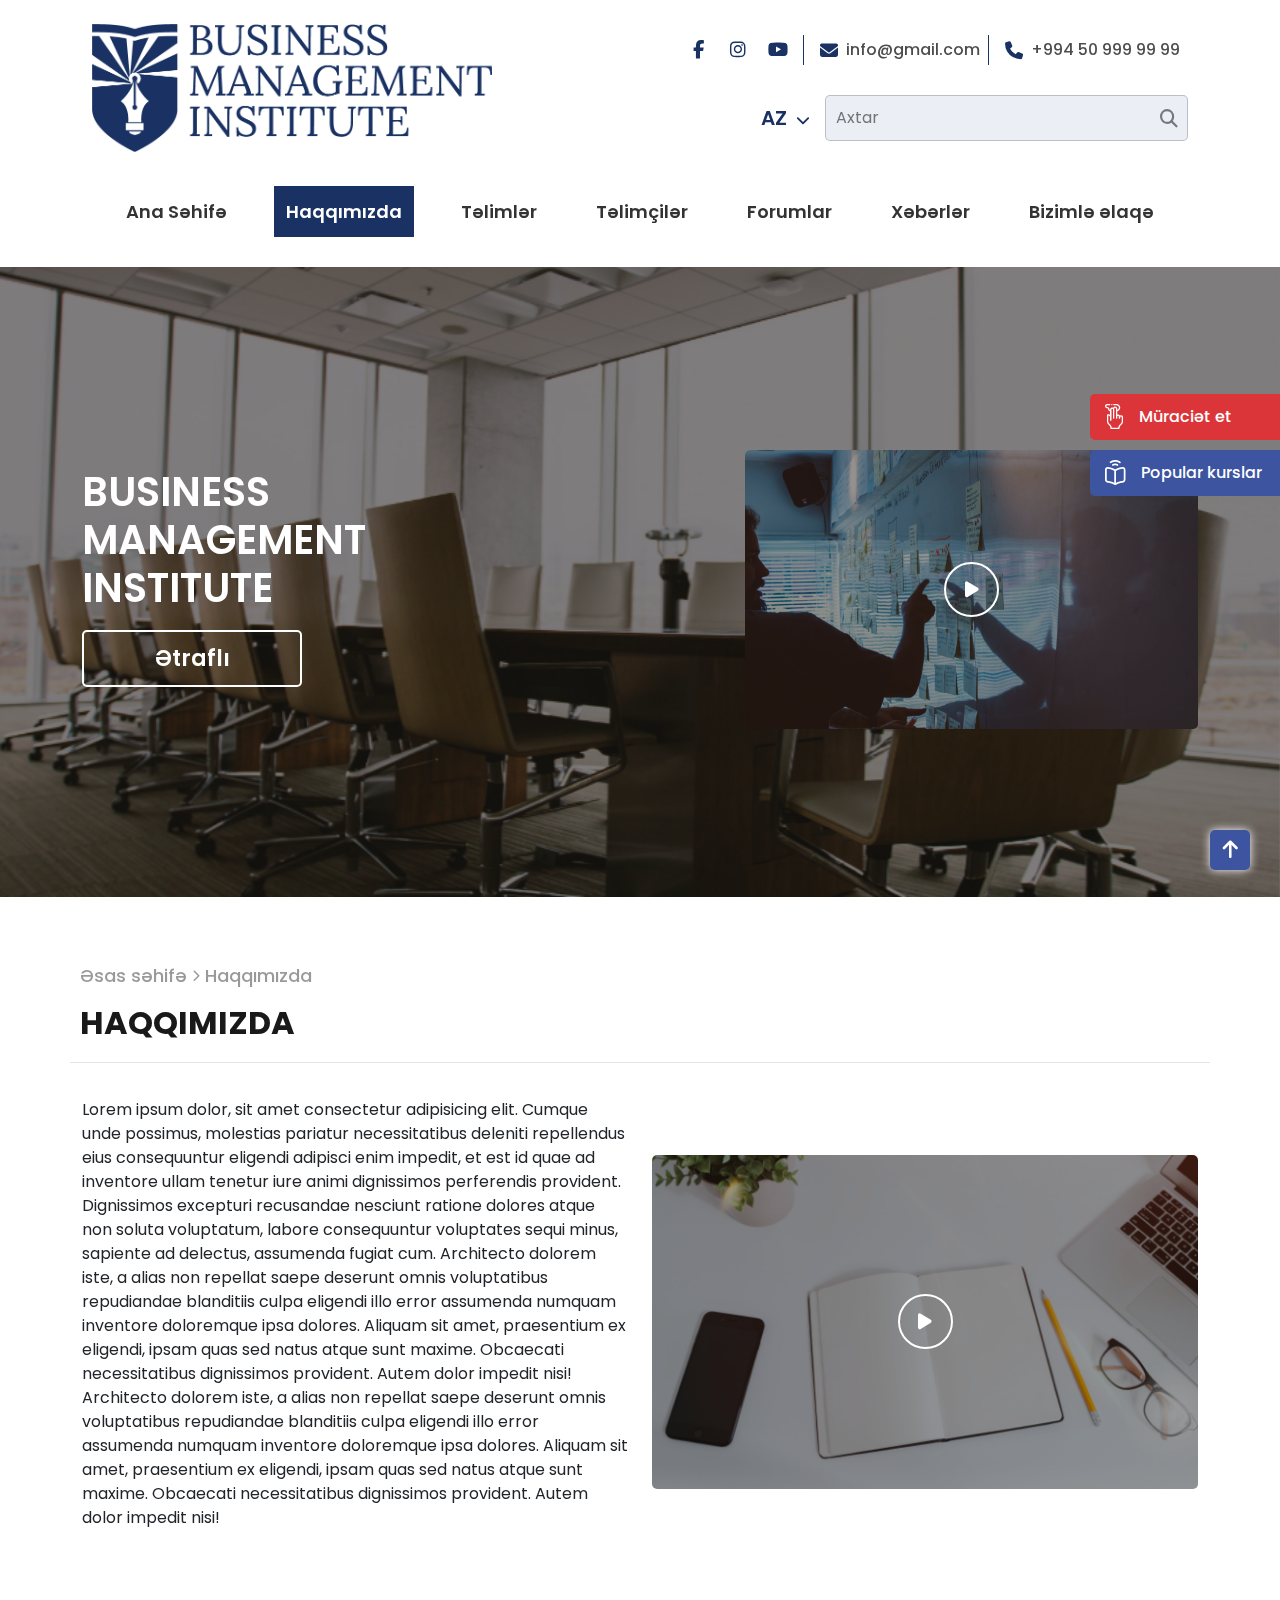
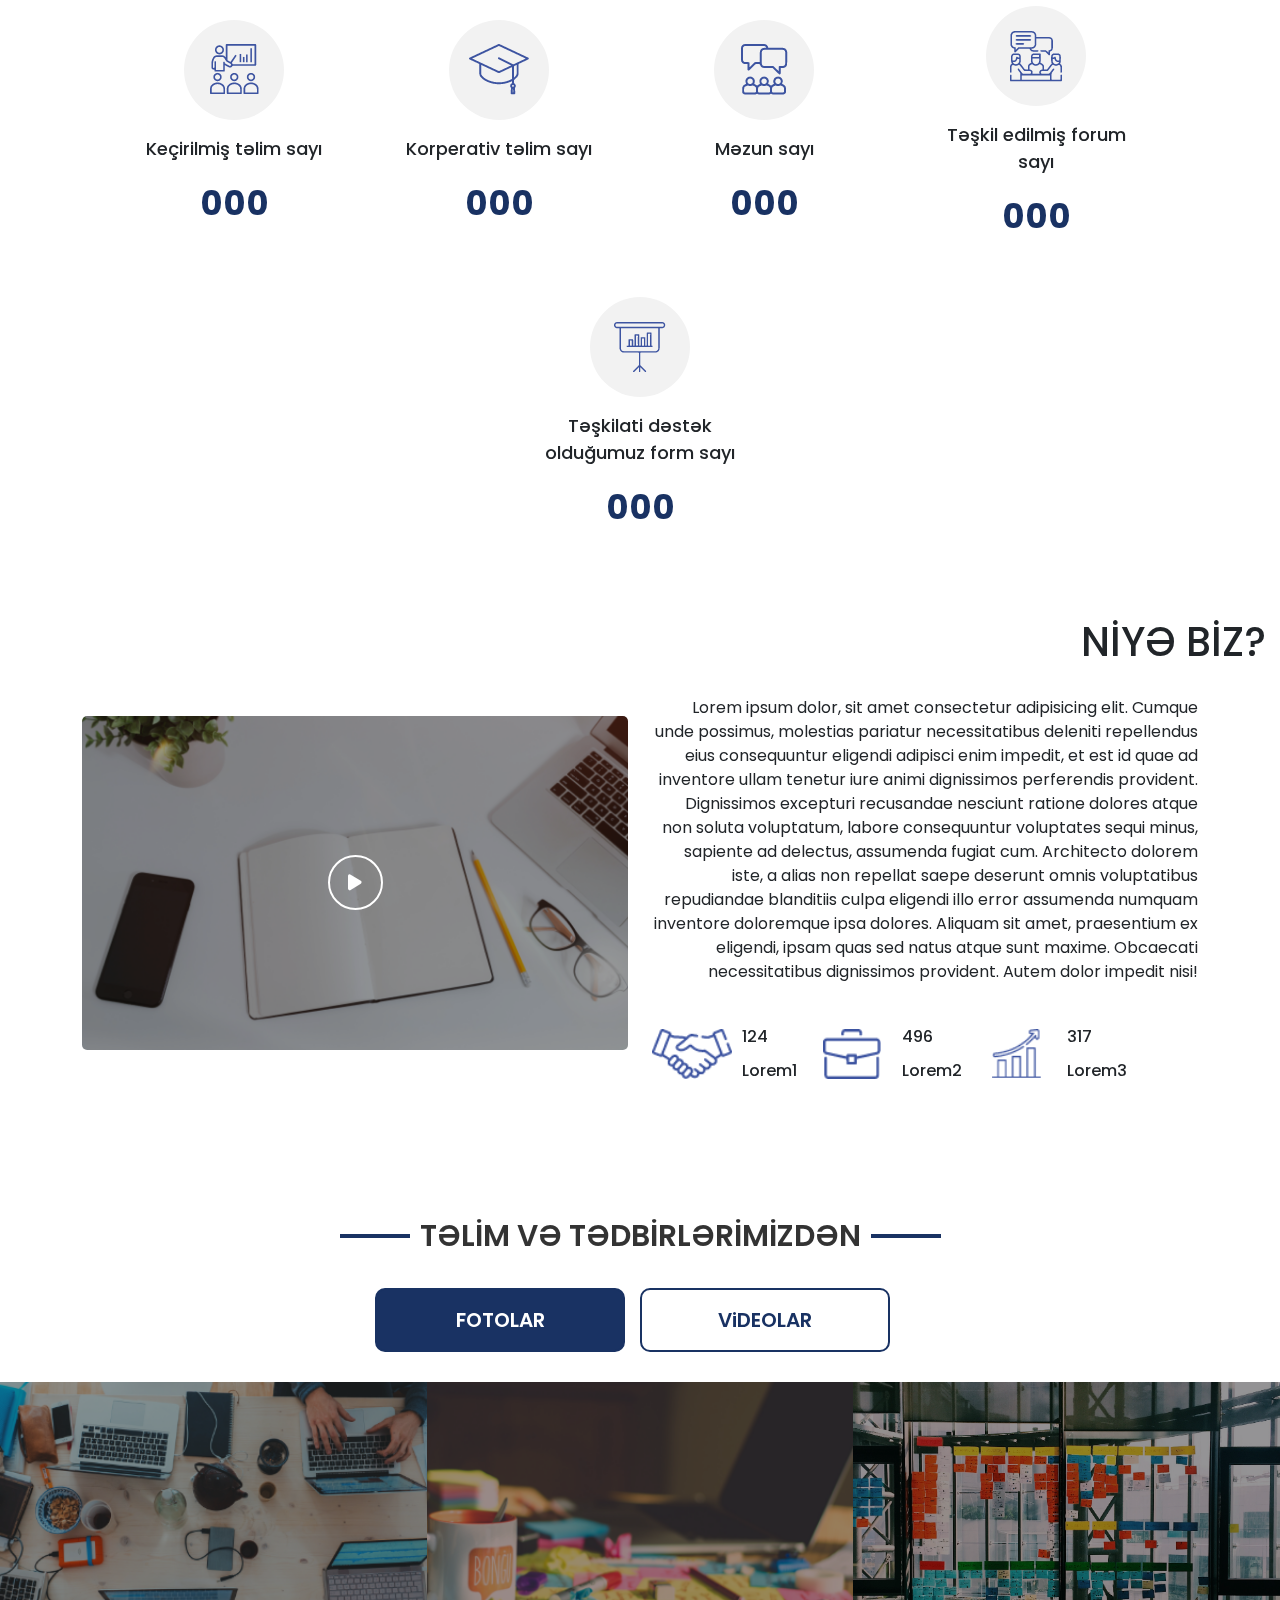
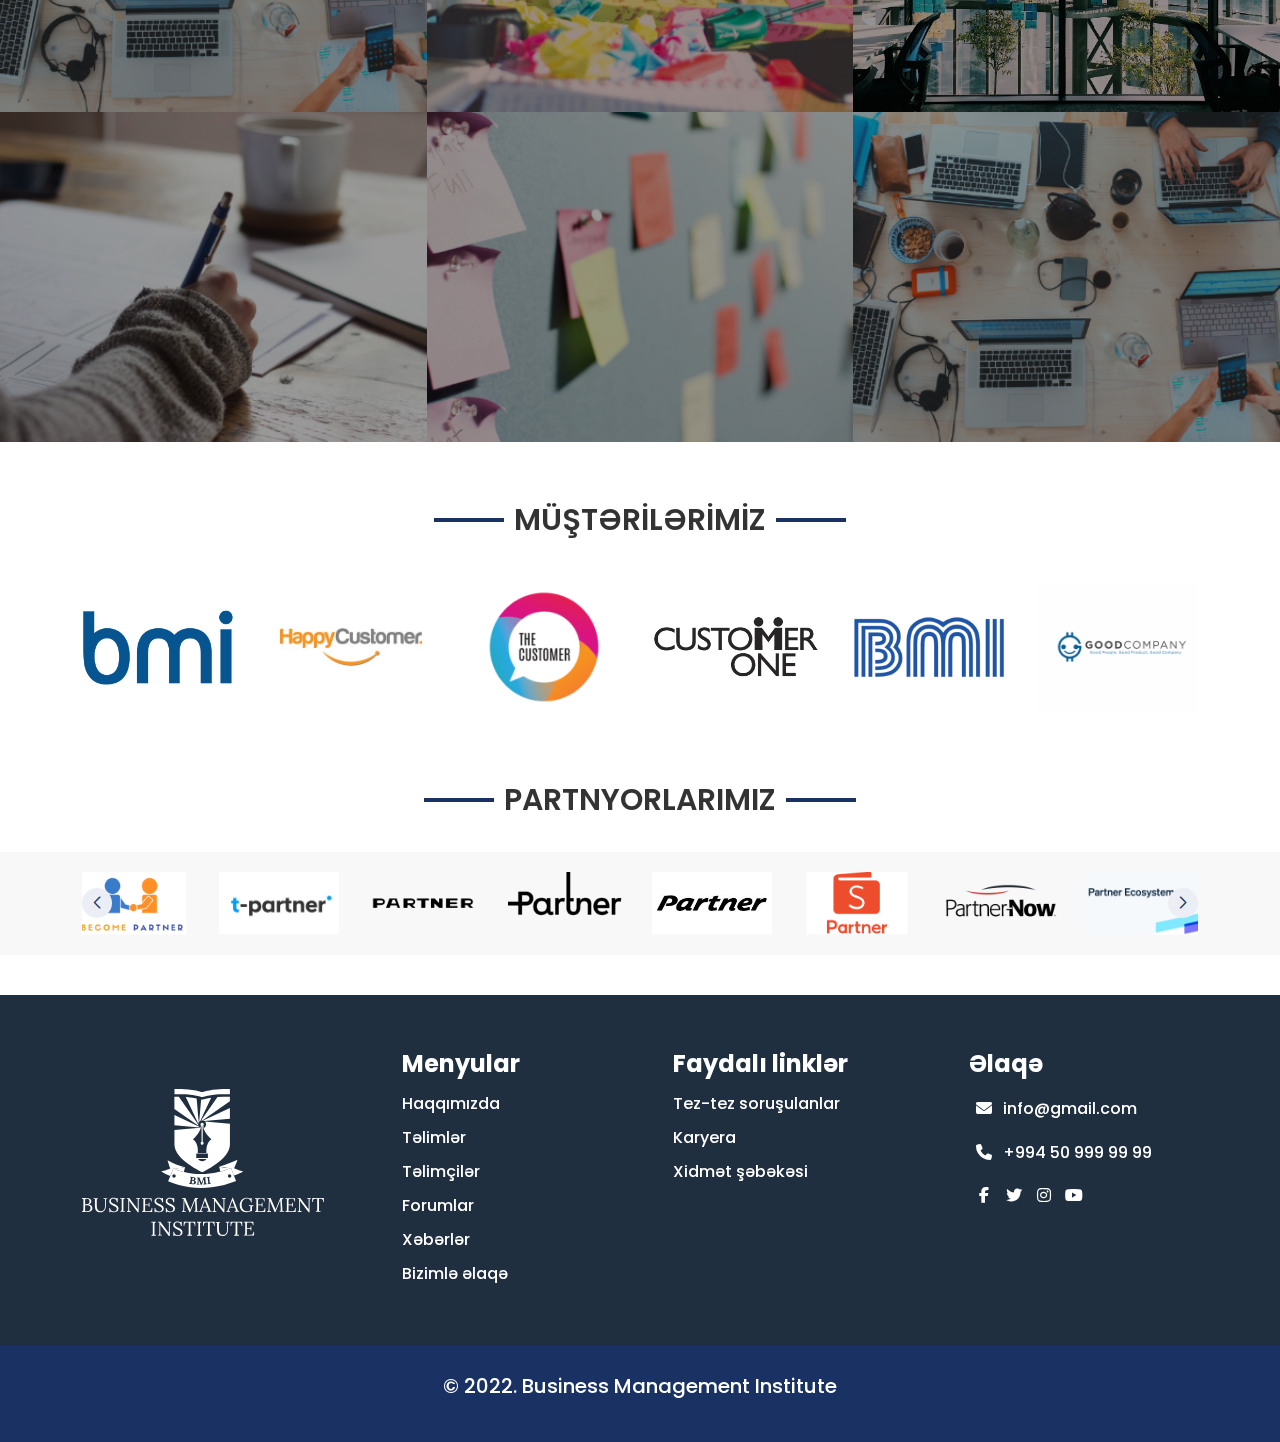
==== commit 09c9bc11: "BMI tamamlandi" ====
--- a/about.html
+++ b/about.html
@@ -108,19 +108,22 @@
 
                 <div class="bottom-navbar d-none d-lg-flex">
                     <div class="container">
-                        <div class="inner d-flex">
-                            <div class="links-wrapper">
-                                <a href="index.html">Ana Səhifə</a>
-                                <a class="active" href="">Haqqımızda</a>
-                                <a href="trainings.html">Təlimlər</a>
-                                <a href="trainers.html">Təlimçilər</a>
-                                <a href="forms.html">Forumlar</a>
-                                <a href="news.html">Xəbərlər</a>
-                                <a href="contact.html">Bizimlə əlaqə</a>
-                            </div>
-                        </div>
-                    </div>
-                </div>
+                      <div class="inner d-flex align-items-center">
+                        <a class="header-bottom-logo d-none" href="#">
+                          <img src="./bmi-image/logo/1x/shortsmall.png" alt="">
+                        </a>
+                        <div class="links-wrapper">
+                          <a  href="index.html">Ana Səhifə</a>
+                          <a class="active" href="about.html">Haqqımızda</a>
+                          <a href="trainings.html">Təlimlər</a>
+                          <a href="trainers.html">Təlimçilər</a>
+                          <a href="forms.html">Forumlar</a>
+                          <a href="news.html">Xəbərlər</a>
+                          <a href="contact.html">Bizimlə əlaqə</a>
+                        </div>
+                      </div>
+                    </div>
+                  </div>
             </div>
         </div>
 
@@ -792,6 +795,151 @@
     </footer>
 
 
+    <div class="page-main-buttons">
+      <button type="button" class="page-button muraciet-button">
+        <img src="./bmi-image/icons/muraciet.png" alt="">
+        <span data-bs-target="#muraciet-offcanvas" data-bs-toggle="offcanvas">Müraciət et</span>
+      </button>
+      <button type="button" class="page-button kurs-button">
+        <img src="./bmi-image/icons/kurs.png" alt="">
+        <span data-bs-target="#kurs-offcanvas" data-bs-toggle="offcanvas">Popular kurslar</span>
+      </button>
+    </div>
+  
+  
+    <div class="offcanvas offcanvas-end" id="muraciet-offcanvas">
+      <div class="offcanvas-header">
+        <h3>Müraciət et</h3>
+        <button type="button" class="close-button" data-bs-dismiss="offcanvas">
+          <i class="fa-solid fa-xmark"></i>
+        </button>
+      </div>
+      <div class="offcanvas-body">
+        <form action="" class="form-general">
+          <div class="row w-100">
+            <div class="col-12">
+              <div class="form-item">
+                <label for="telim-select">Kateqoriya seç *</label>
+                <select id="telim-select" class="form-select">
+                  <option selected disabled>Kateqoriya daxil edin</option>
+                  <option>Kateqoriya 1</option>
+                  <option>Kateqoriya 2</option>
+                  <option>Kateqoriya 3</option>
+                </select>
+  
+              </div>
+            </div>
+            <div class="col-12">
+              <div class="form-item">
+                <label for="telim-select">Təlim seç *</label>
+                <select id="telim-select" class="form-select">
+                  <option selected disabled>Təlim daxil edin</option>
+                  <option>Təlim 1</option>
+                  <option>Təlim 2</option>
+                  <option>Təlim 3</option>
+                </select>
+  
+              </div>
+            </div>
+            <div class="col-12">
+              <div class="form-item">
+                <label for="user-name">Ad, soyad*</label>
+                <input type="text" placeholder="Adınız və Soyadınız" class="form-control">
+              </div>
+            </div>
+            <div class="col-12">
+              <div class="form-item">
+                <label for="user-work">İş yeri*</label>
+                <input type="text" placeholder="İş yerinizi daxil edin" class="form-control">
+              </div>
+            </div>
+  
+            <div class="col-12">
+              <div class="form-item">
+                <label for="user-vezife">Vəzifə*</label>
+                <input type="text" placeholder="Vəzifəniz" class="form-control">
+              </div>
+            </div>
+  
+            <div class="col-12">
+              <div class="form-item">
+                <label for="user-email">E-mail*</label>
+                <input type="email" placeholder="Şəxsi e-mail ünvanınızı daxil edin" class="form-control">
+              </div>
+            </div>
+  
+            <div class="col-12">
+              <div class="form-item">
+                <label for="user-phone">Telefon*</label>
+                <input type="text" placeholder="+994 50 999 99 99" class="form-control">
+              </div>
+            </div>
+  
+            <div class="col-12 col-center">
+              <button type="submit" class="form-submit-button">Müraciət göndər</button>
+            </div>
+  
+          </div>
+         
+      </div>
+      </form>
+    </div>
+  
+  
+    <div class="offcanvas offcanvas-end" id="kurs-offcanvas" >
+      <div class="offcanvas-header">
+       <h3>Popular kurslar</h3>
+        <button type="button" class="close-button" data-bs-dismiss="offcanvas">
+          <i class="fa-solid fa-xmark"></i>
+        </button>
+      </div>
+      <div class="offcanvas-body">
+        <div class="kurs-card-wrapper">
+          <a href="" class="kurs-card">
+            <div class="kurs-image">
+              <img src="./bmi-image/training/img-1.png" alt="">
+            </div>
+            <span>Rəhbərlər üçün təlimlər</span>
+          </a>
+  
+          <a href="" class="kurs-card">
+            <div class="kurs-image">
+              <img src="./bmi-image/training/img-2.png" alt="">
+            </div>
+            <span>Marketinq təlimləri</span>
+          </a>
+  
+          <a href="" class="kurs-card">
+            <div class="kurs-image">
+              <img src="./bmi-image/training/img-3.png" alt="">
+            </div>
+            <span>İnsan resurslarının idarə edilməsi təlimlər</span>
+          </a>
+  
+          <a href="" class="kurs-card">
+            <div class="kurs-image">
+              <img src="./bmi-image/training/img-4.png" alt="">
+            </div>
+            <span>Rəhbərlər üçün təlimlər</span>
+          </a>
+  
+          <a href="" class="kurs-card">
+            <div class="kurs-image">
+              <img src="./bmi-image/training/img-5.png" alt="">
+            </div>
+            <span>Marketinq təlimləri</span>
+          </a>
+  
+          <a href="" class="kurs-card">
+            <div class="kurs-image">
+              <img src="./bmi-image/training/img-6.png" alt="">
+            </div>
+            <span>İnsan resurslarının idarə edilməsi təlimlər</span>
+          </a>
+        </div>
+      </div>
+    </div>
+
     <script src="https://cdn.jsdelivr.net/npm/bootstrap@5.3.0/dist/js/bootstrap.bundle.min.js"></script>
     <script src="https://cdn.jsdelivr.net/npm/@fancyapps/ui@5.0/dist/fancybox/fancybox.umd.js"></script>
     <script src="https://cdn.jsdelivr.net/npm/swiper@10/swiper-bundle.min.js"></script>
--- a/project.css
+++ b/project.css
@@ -70,7 +70,7 @@
     display: flex;
     align-items: center;
     justify-content: space-between;
-    padding: 10px 0;
+    padding: 10px;
 }
 
 
@@ -244,7 +244,7 @@
 
 header .bottom-navbar {
     width: 100%;
-    padding: 30px 0;
+    padding: 20px;
     background-color: #fff;
 }
 
@@ -419,9 +419,6 @@
     justify-content: flex-start;
     margin-bottom: 20px;
 }
-
-
-
 
 header .offcanvas-body .contact-icons a span:first-child {
     width: 40px;
@@ -2096,7 +2093,7 @@
     margin-bottom: 0;
 }
 
-section.form .form-general {
+.form-general {
     width: 100%;
     display: flex;
     flex-direction: column;
@@ -2109,7 +2106,7 @@
 
 }
 
-section.form .form-general .form-item {
+ .form-general .form-item {
     width: 100%;
     display: flex;
     align-items: flex-start;
@@ -2119,11 +2116,11 @@
 
 }
 
-section.form .form-item label {
+.form-item label {
     padding: 5px 8px;
 }
 
-section.form .form-select {
+.form-select {
     display: block;
     width: 100%;
     font-size: 1rem;
@@ -2135,7 +2132,7 @@
     padding: 12px;
 }
 
-section.form .form-control {
+ .form-control {
     display: block;
     font-size: 1rem;
     line-height: 1.5;
@@ -2144,7 +2141,7 @@
     border-radius: 0.375rem;
     box-shadow: none;
     caret-color: #193263;
-    color: #193263;
+    color: #202f3f;
     font-weight: 500;
     padding: 12px;
     width: 100%;
@@ -2589,4 +2586,201 @@
     100%{
         box-shadow: 0 0 0 0 rgba(255, 134, 134, 0);
     }
-}+}
+
+.page-main-buttons .kurs-button:hover{
+    animation:pulse-1 1s ease infinite ;
+}
+.page-main-buttons .page-button span{
+    color: #fff;
+    font-weight: 500;
+
+}
+
+
+.page-main-buttons .page-button img{
+    padding-right: 15px;
+
+}
+#muraciet-offcanvas h3{
+    color: #db353a;
+    font-weight: 700;
+
+}
+
+#muraciet-offcanvas .close-button{
+    width: 35px;
+    height: 35px;
+    border: 2px solid #db353a;
+    border-radius: 50%;
+    display: flex;
+    align-items: center;
+    justify-content: center;
+}
+
+#muraciet-offcanvas .close-button:hover{
+    background-color: #db353a;
+}
+
+#muraciet-offcanvas .close-button:hover i{
+    color: #fff;
+}
+
+#muraciet-offcanvas .close-button i{
+    font-size: 24px;
+    color: #db353a;
+}
+
+.form-select option{
+    color: #202f3f;
+    font-weight: 500;
+}
+
+#muraciet-offcanvas{
+    ::-webkit-scrollbar {
+        width: 5px;
+    }
+    
+    /* Track */
+    ::-webkit-scrollbar-track {
+        background: #db353a;
+    }
+    
+    /* Handle */
+    ::-webkit-scrollbar-thumb {
+        background: #db353a;
+        scroll-behavior: smooth;
+    }
+}
+
+
+
+#muraciet-offcanvas .form-submit-button{
+    background-color: #db353a;
+
+}
+
+#muraciet-offcanvas .form-submit-button:hover{
+    animation: pulse-2 1s ease infinite;
+
+}
+
+#muraciet-offcanvas .form-control{
+    box-shadow: none;
+}
+#muraciet-offcanvas .form-select{
+    box-shadow: none;
+}
+
+#muraciet-offcanvas .form-control:focus{
+    border-color: #193263;
+    color: #3D54A1;
+    box-shadow: 0 0  5px #b5bddb;
+
+}
+
+#muraciet-offcanvas .form-select:focus{
+    border-color: #193263;
+    color: #3D54A1;
+    box-shadow: 0 0  5px #b5bddb;
+
+}
+
+#kurs-offcanvas h3{
+    font-weight: 700;
+}
+
+#kurs-offcanvas .close-button{
+    width: 35px;
+    height: 35px;
+    border: 2px solid #000;
+    border-radius: 50%;
+    display: flex;
+    align-items: center;
+    justify-content: center;
+}
+
+#kurs-offcanvas .close-button:hover{
+    background-color: #000;
+}
+
+#kurs-offcanvas .close-button:hover i{
+    color: #fff;
+}
+
+#kurs-offcanvas .close-button i{
+    font-size: 24px;
+    color: #000;
+}
+
+#kurs-offcanvas .kurs-card-wrapper{
+    display: flex;
+    align-items: center;
+    justify-content: center;
+    flex-direction: column;
+}
+
+#kurs-offcanvas .kurs-card{
+    display: flex;
+    align-items: flex-start;
+    justify-content: center;
+    flex-direction: column;
+    width: 100%;
+    padding: 15px;
+    margin-bottom: 30px;
+    max-width: 320px;
+}
+
+#kurs-offcanvas .kurs-card:hover{
+    box-shadow: 0 0 5px #193263;
+    transform: scale(1.05);
+
+}
+
+#kurs-offcanvas .kurs-image{
+    width: 100%;
+    display: flex;
+    align-items: center;
+    justify-content: center;
+}
+
+#kurs-offcanvas .kurs-image img{
+    width: 100%;
+    max-width: 320px;
+    min-height: 200px;
+    object-fit: contain;
+}
+
+#kurs-offcanvas .kurs-card span{
+    padding: 8px 0;
+    font-size: 18px;
+    font-weight: 600;
+    color: rgba(0, 0, 0, 0.8);
+}
+
+.page-main-buttons .page-button.active{
+    transform: translateX(-140px);
+}
+
+.fixed-top{
+    box-shadow: 0 0 5px rgba(0, 0, 0, 0.6);
+}
+
+.top-navbar.fixed-top{
+    background-color: #fff;
+}
+
+@media only screen and (min-width:992px) {
+    .top-navbar.fixed-top{
+        display: none !important;
+    }
+}
+
+.header-bottom-logo{
+    margin-right: 30px;
+}
+.header-bottom-logo img{
+    max-width: 200px;
+    width: 100%;
+    object-fit: contain;
+} 